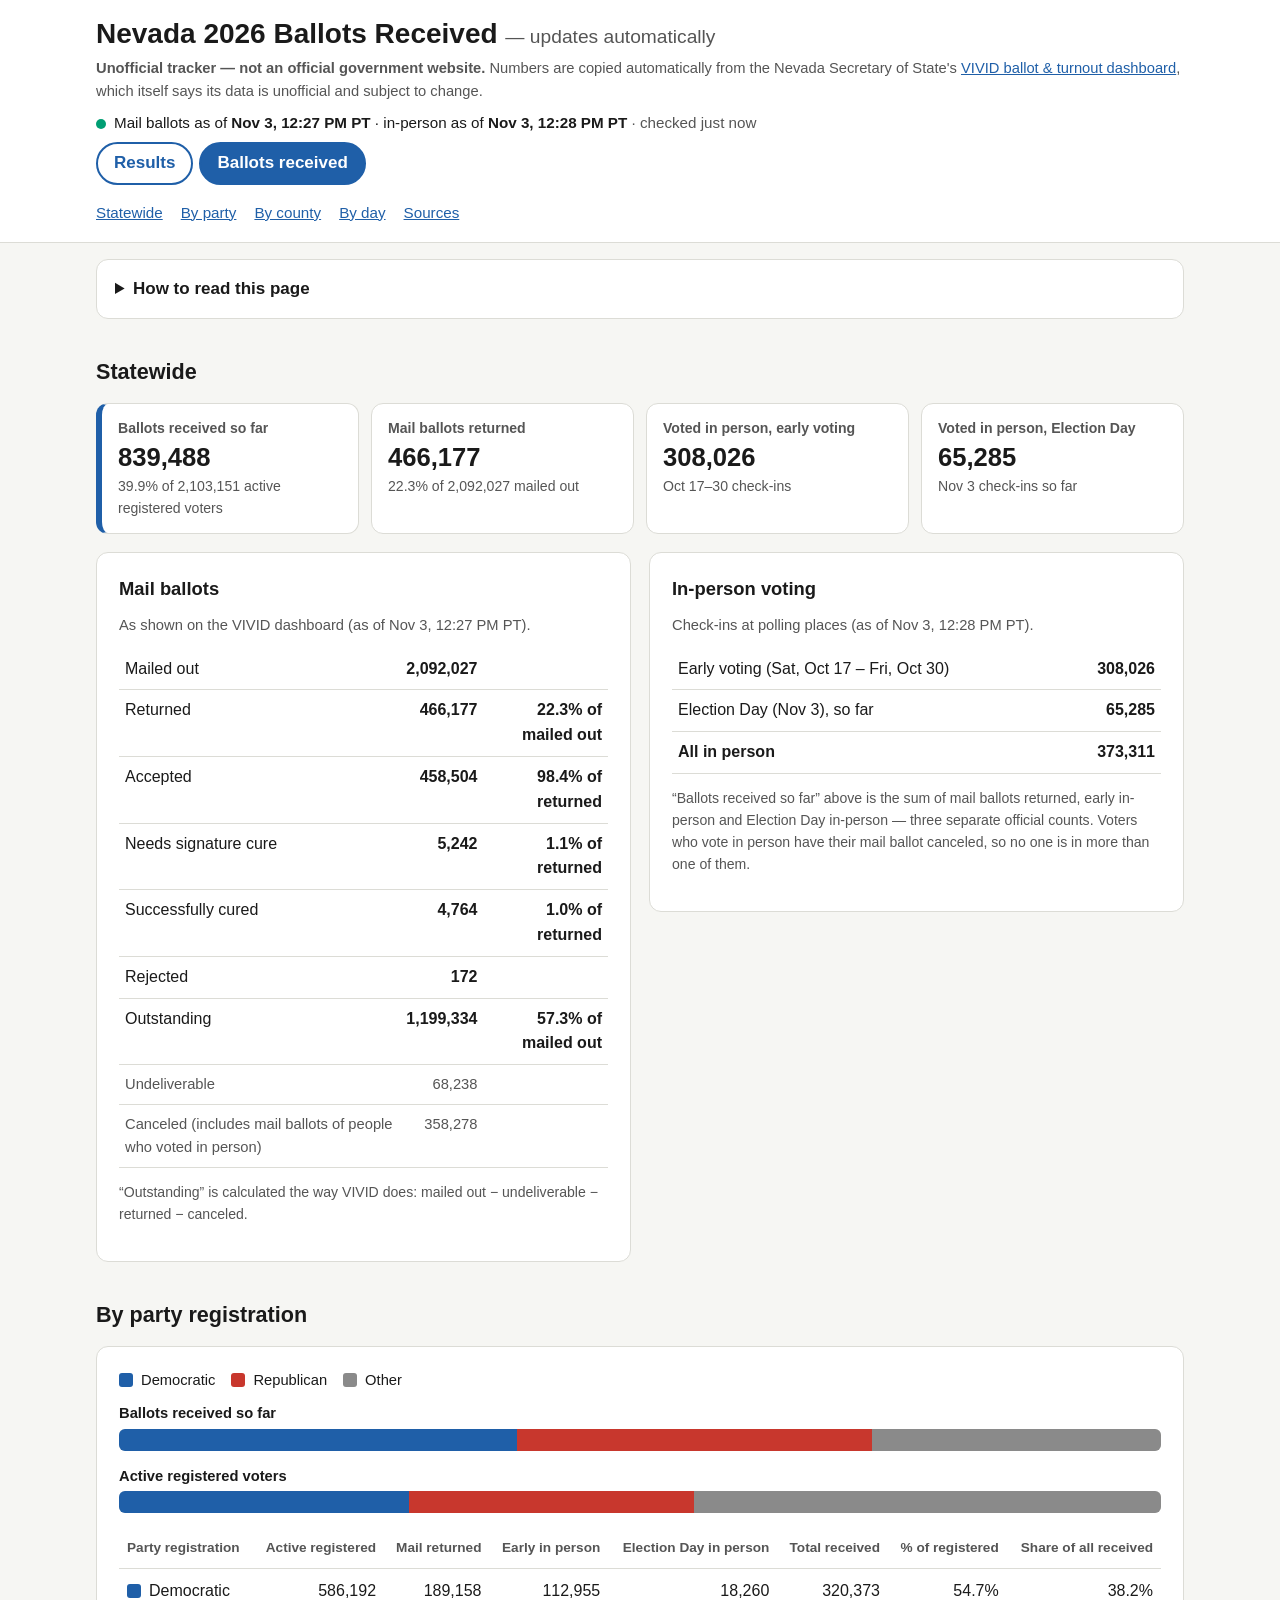
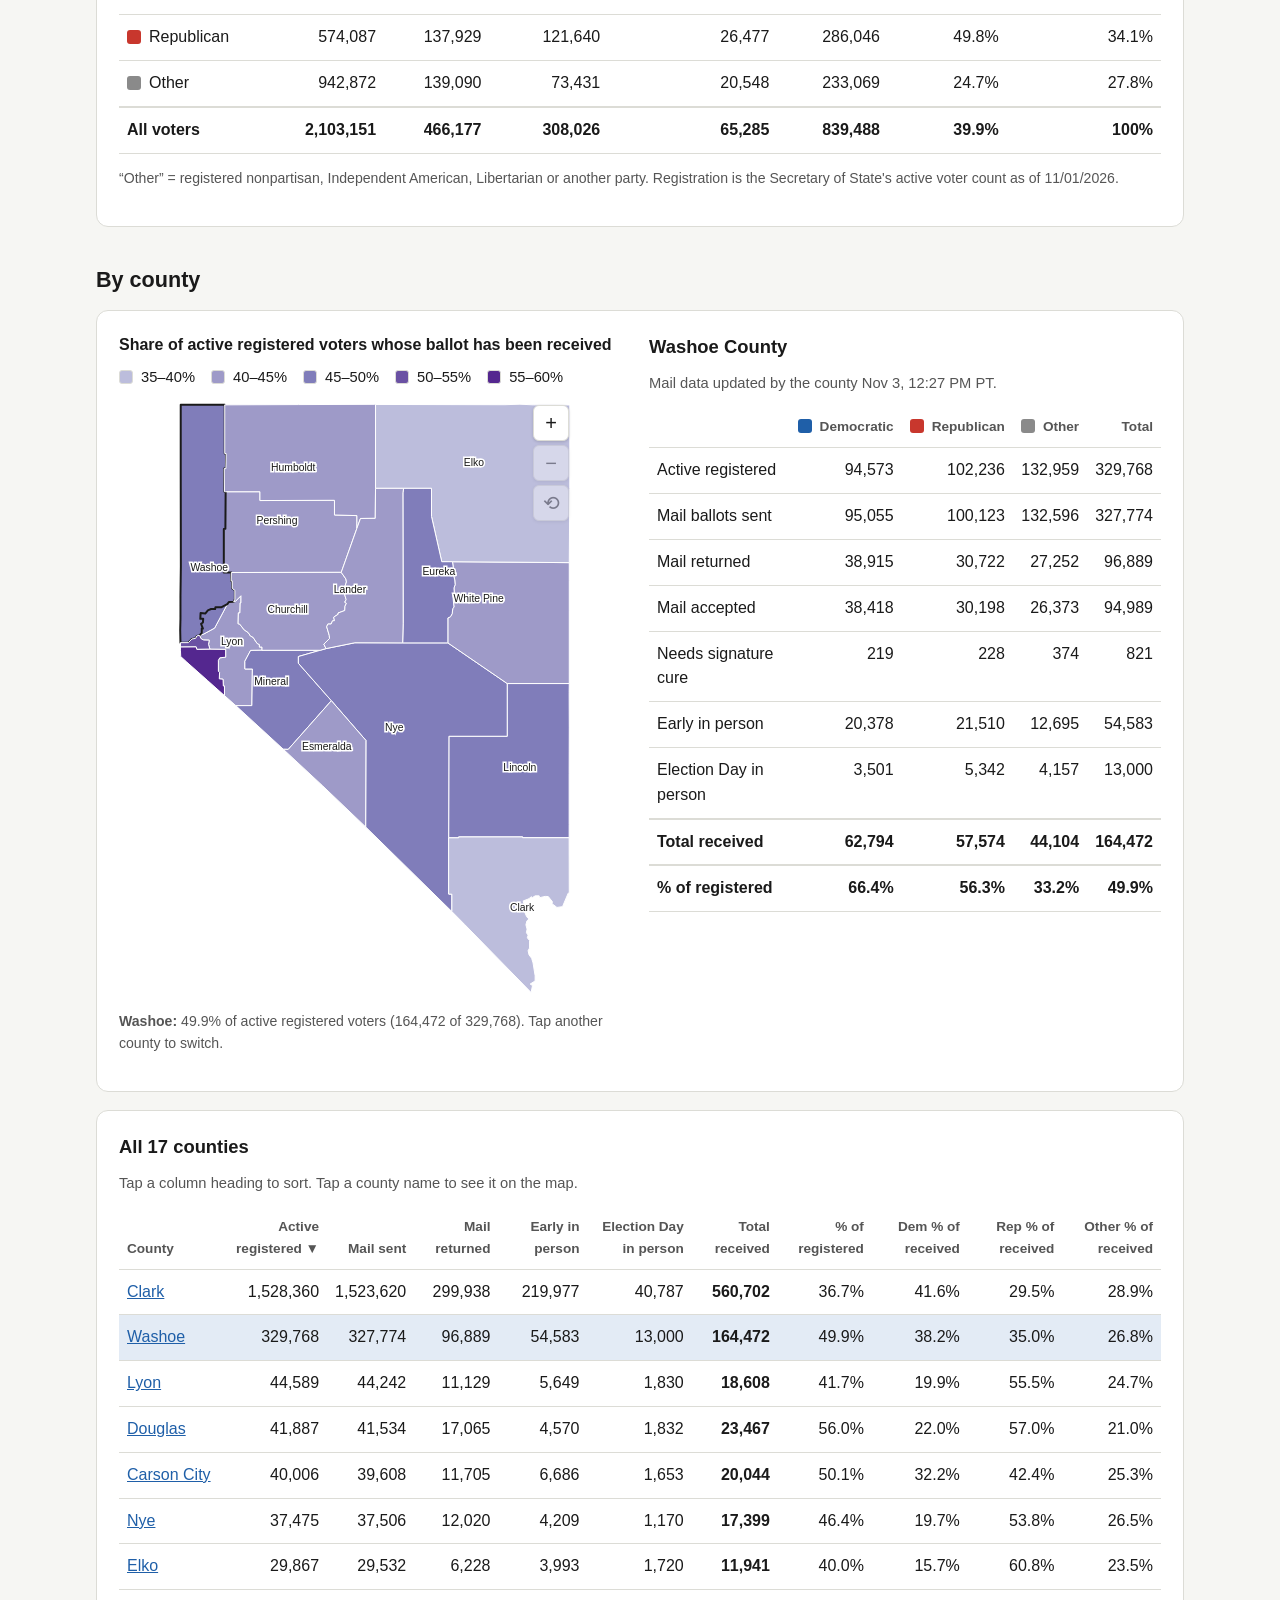
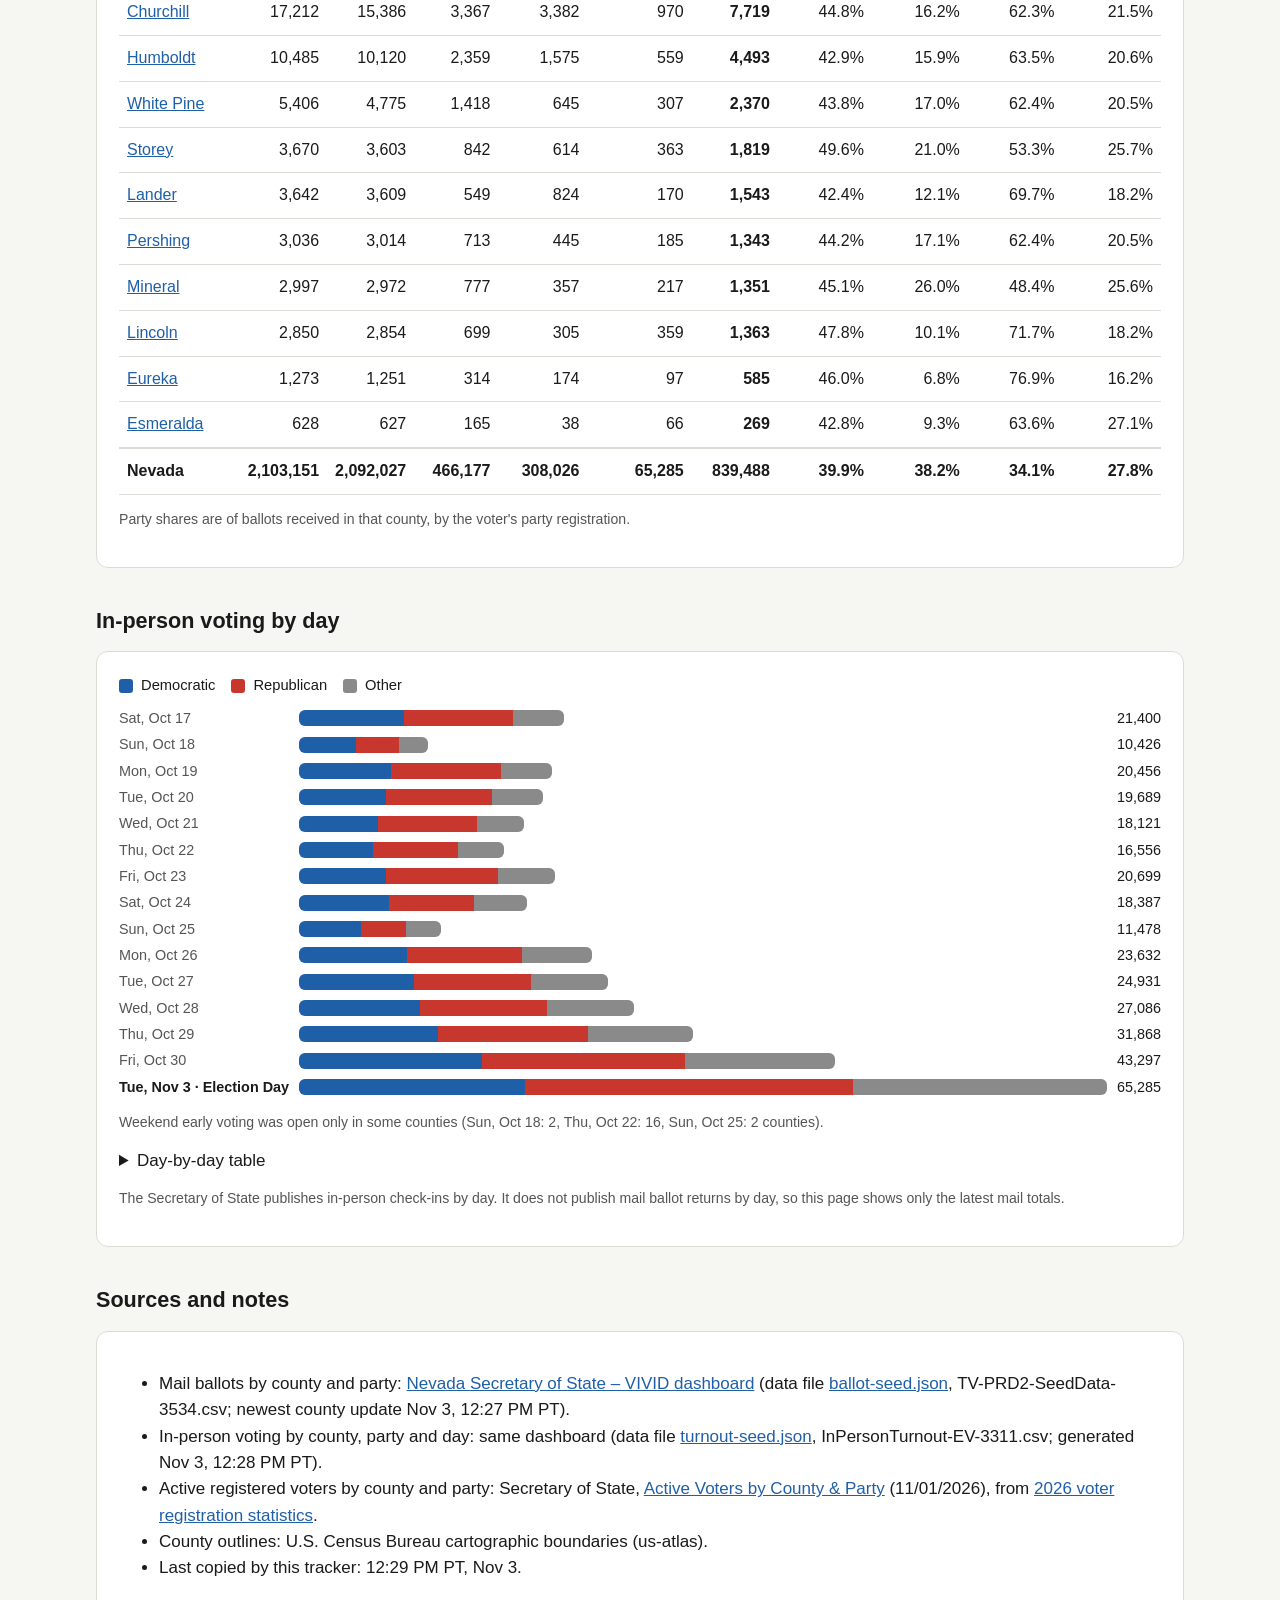
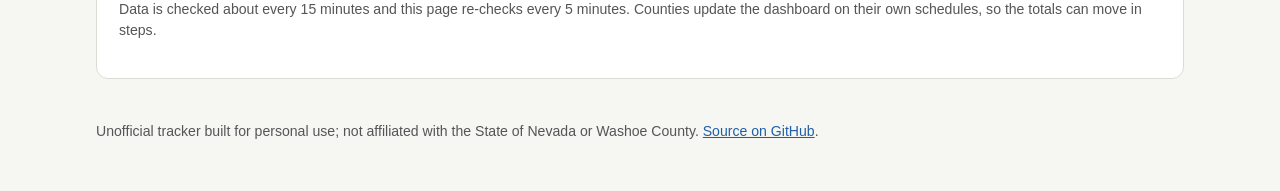
==== ballots.html @ 9a2074b2 "Remove 'All statewide races at a glance' list; add Ballots received page (ballots.html) from SOS VIV" ====
<!doctype html>
<html lang="en">
<head>
<meta charset="utf-8">
<meta name="viewport" content="width=device-width, initial-scale=1">
<title>Nevada 2026 — Ballots received by party and county (unofficial)</title>
<meta name="description" content="Unofficial, independent view of how many Nevada ballots have been received for the Nov 3, 2026 general election, by party, county and voting method, copied from the Nevada Secretary of State's VIVID dashboard. Updates automatically.">
<meta name="color-scheme" content="light dark">
<link rel="stylesheet" href="style.css?v=ballots1">
<link rel="icon" href="data:image/svg+xml,%3Csvg xmlns=%22http://www.w3.org/2000/svg%22 viewBox=%220 0 16 16%22%3E%3Crect width=%2216%22 height=%2216%22 rx=%223%22 fill=%22%231f5fa8%22/%3E%3C/svg%3E">
</head>
<body>
<a class="skip" href="#summary">Skip to ballot numbers</a>
<header class="top">
  <div class="wrap">
    <h1>Nevada 2026 Ballots Received <span class="h1sub">— updates automatically</span></h1>
    <p class="disclaimer"><strong>Unofficial tracker — not an official government website.</strong> Numbers are copied automatically from the
      Nevada Secretary of State's <a href="https://www.nvsos.gov/vivid/" rel="noopener">VIVID ballot &amp; turnout dashboard</a>, which itself says its data is unofficial and subject to change.</p>
    <p id="status" class="status" role="status" aria-live="polite">Loading ballot numbers…</p>
    <nav class="pages" aria-label="Site pages"><a href="./">Results</a><a href="ballots.html" aria-current="page">Ballots received</a></nav>
    <nav class="toc" aria-label="Jump to section">
      <a href="#summary">Statewide</a><a href="#party">By party</a><a href="#county">By county</a><a href="#daily">By day</a><a href="#bsources">Sources</a>
    </nav>
  </div>
</header>
<main class="wrap">
  <details class="howto">
    <summary>How to read this page</summary>
    <ul>
      <li>Nevada mails a ballot to every active registered voter. Voters can mail it back or drop it off, vote in person during early voting (Oct 17–30), or vote in person on Election Day (Nov 3).</li>
      <li><strong>Mail ballots returned</strong> counts mail ballots counties have received back. <strong>In person</strong> counts people who checked in to vote at a polling place. When someone votes in person, their mail ballot is canceled, so the same voter is not counted twice.</li>
      <li><strong>Party</strong> is the voter's party registration, not how they voted. “Other” is everyone not registered as a Democrat or Republican (nonpartisan, Independent American, Libertarian and smaller parties), grouped the same way the Secretary of State does.</li>
      <li><strong>% of registered</strong> compares ballots received with the Secretary of State's count of active registered voters (Nov 1, 2026 report).</li>
      <li>Mail ballots postmarked by Nov 3 count if they arrive by Nov 7, so the mail numbers keep growing after Election Day. This page never estimates or projects anything. All times are Pacific Time (PT).</li>
    </ul>
  </details>

  <section id="summary" aria-labelledby="h-summary">
    <h2 id="h-summary">Statewide</h2>
    <div id="sumCards" class="stats"></div>
    <div class="grid2 bgrid">
      <div class="card" id="mailCard"></div>
      <div class="card" id="inpCard"></div>
    </div>
  </section>

  <section id="party" aria-labelledby="h-party">
    <h2 id="h-party">By party registration</h2>
    <div class="card">
      <div id="partyBars"></div>
      <div class="scroll" id="partyTable" tabindex="0"></div>
    </div>
  </section>

  <section id="county" aria-labelledby="h-county">
    <h2 id="h-county">By county</h2>
    <div class="card">
      <div class="grid2 bgrid">
        <div class="mapcard">
          <h4>Share of active registered voters whose ballot has been received</h4>
          <div id="legend" class="legend" aria-label="Map legend"></div>
          <div id="map"></div>
          <p class="note" id="mapNote"></p>
        </div>
        <div id="countyDetail"></div>
      </div>
    </div>
    <div class="card">
      <h3>All 17 counties</h3>
      <p class="meta">Tap a column heading to sort. Tap a county name to see it on the map.</p>
      <div class="scroll" id="countyTable" tabindex="0"></div>
    </div>
  </section>

  <section id="daily" aria-labelledby="h-daily">
    <h2 id="h-daily">In-person voting by day</h2>
    <div class="card">
      <div id="dailyChart"></div>
      <details><summary>Day-by-day table</summary><div class="scroll" id="dailyTable" tabindex="0"></div></details>
      <p class="note">The Secretary of State publishes in-person check-ins by day. It does not publish mail ballot returns by day, so this page shows only the latest mail totals.</p>
    </div>
  </section>

  <section id="bsources" aria-labelledby="h-bsources">
    <h2 id="h-bsources">Sources and notes</h2>
    <div class="card">
      <ul id="srcList"><li>Loading…</li></ul>
      <p class="note">Data is checked about every 15 minutes and this page re-checks every 5 minutes. Counties update the dashboard on their own schedules, so the totals can move in steps.</p>
    </div>
  </section>
</main>
<footer class="wrap foot">Unofficial tracker built for personal use; not affiliated with the State of Nevada or Washoe County. <a href="https://github.com/danieltheprompter/nv-election-2026">Source on GitHub</a>.</footer>
<script src="zoom.js?v=ballots1"></script>
<script src="ballots.js?v=ballots1"></script>
</body>
</html>
---- style.css ----
/* Mobile-first. Colors: Okabe-Ito / PuOr based, chosen to stay distinguishable with common color-vision deficiencies. */
:root{--road:#8b8b86;--fw:#8a7b66;--water:#3d86d1;--nb:#1d2633;--halo:#fff;--bg:#f6f6f3;--card:#fff;--ink:#1a1a1a;--mut:#555;--line:#dcdcd6;--acc:#1f5fa8;--acc-ink:#fff;--nores:#e4e4df;--focus:#b35c00;--warn:#8a5a00}
@media (prefers-color-scheme:dark){:root{--road:#8e8e96;--fw:#b0a38c;--water:#5ea6ee;--nb:#f4f6fa;--halo:#121214;--bg:#121214;--card:#1d1d20;--ink:#f0f0f0;--mut:#b8b8b8;--line:#3a3a40;--acc:#8ab8f0;--acc-ink:#0b1a2b;--nores:#34343a;--focus:#ffb454;--warn:#f0c060}}
*{box-sizing:border-box}
html{-webkit-text-size-adjust:100%}
body{margin:0;font:17px/1.55 -apple-system,BlinkMacSystemFont,"Segoe UI",Roboto,Helvetica,Arial,sans-serif;background:var(--bg);color:var(--ink)}
a{color:var(--acc)}
:focus-visible{outline:3px solid var(--focus);outline-offset:2px}
.skip{position:absolute;left:-999px;top:0;background:var(--card);padding:8px 12px;z-index:10}
.skip:focus{left:8px}
.wrap{max-width:1120px;margin:0 auto;padding:0 16px}
.top{background:var(--card);border-bottom:1px solid var(--line);padding:16px 0 8px}
h1{font-size:1.5rem;line-height:1.25;margin:0 0 6px}
.h1sub{font-weight:500;color:var(--mut);font-size:1.05rem;display:block}
h2{font-size:1.35rem;margin:36px 0 14px}
h3{font-size:1.15rem;margin:0 0 10px}
h4{font-size:1rem;margin:0 0 8px}
.disclaimer{margin:0 0 8px;font-size:.92rem;color:var(--mut)}
.status{margin:0 0 8px;font-size:.95rem}
.status .dot{display:inline-block;width:10px;height:10px;border-radius:50%;background:#888;margin-right:8px;vertical-align:middle}
.status.ok .dot{background:#009e73}.status.err .dot{background:#e69f00}
.status .ago{color:var(--mut);white-space:nowrap}
.toc{display:flex;gap:6px 18px;overflow-x:auto;font-size:.95rem;padding:4px 0;white-space:nowrap}
.toc a{padding:6px 0}
.banner{border-radius:12px;padding:18px 20px;margin:20px 0 0;border:1px solid var(--line);background:var(--card);font-size:1.05rem}
.banner .big{display:block;font-size:1.25rem;font-weight:700;margin-bottom:4px}
.banner.pre{border-left:6px solid var(--acc)}
.banner.live{border-left:6px solid #e69f00}
.progress{height:10px;background:var(--nores);border-radius:5px;overflow:hidden;margin:10px 0 4px;max-width:420px}
.progress>i{display:block;height:100%;background:var(--acc)}
.howto{margin:16px 0 0;background:var(--card);border:1px solid var(--line);border-radius:12px;padding:12px 18px}
.howto summary,details.card summary{cursor:pointer;font-weight:600;padding:4px 0}
.howto ul{margin:8px 0 4px;padding-left:20px}.howto li{margin:6px 0}
.card{background:var(--card);border:1px solid var(--line);border-radius:12px;padding:18px;margin:0 0 18px}
.grid2{display:grid;grid-template-columns:1fr;gap:18px;align-items:start}
.grid2>.card{margin:0}
#renoOther,#localRaces{margin-bottom:18px}
.groups{display:flex;flex-wrap:wrap;gap:8px;margin:0 0 12px}
.groups button{font:inherit;font-weight:600;border:2px solid var(--acc);background:var(--card);color:var(--acc);border-radius:999px;padding:8px 18px;min-height:44px;cursor:pointer}
.groups button[aria-pressed=true]{background:var(--acc);color:var(--acc-ink)}
.racecards{display:grid;grid-template-columns:repeat(auto-fill,minmax(160px,1fr));gap:10px;margin:0 0 16px}
.racecards button{font:inherit;text-align:left;border:1px solid var(--line);background:var(--card);color:var(--ink);border-radius:12px;padding:12px 14px;cursor:pointer;min-height:44px}
.racecards button[aria-pressed=true]{border:2px solid var(--acc);padding:11px 13px;box-shadow:0 0 0 2px color-mix(in srgb,var(--acc) 25%,transparent)}
.racecards .t{display:block;font-weight:700}
.racecards .d{display:block;font-size:.86rem;color:var(--mut);margin-top:2px}
.racecards .s{display:block;font-size:.86rem;margin-top:6px}
.detail h3{font-size:1.3rem;margin-bottom:4px}
table{border-collapse:collapse;width:100%;font-size:1rem}
th,td{text-align:left;padding:10px 8px;border-bottom:1px solid var(--line);vertical-align:top}
th{font-weight:600;color:var(--mut);font-size:.85rem}
td.num,th.num{text-align:right;font-variant-numeric:tabular-nums;white-space:nowrap}
tr.lead td{font-weight:700}
.party{display:block;font-size:.85rem;color:var(--mut);font-weight:400}
.scroll{overflow-x:auto}
.sw{display:inline-block;width:14px;height:14px;border-radius:3px;margin-right:8px;vertical-align:-2px;flex:none}
.bar{height:10px;background:var(--nores);border-radius:5px;margin-top:6px;overflow:hidden}
.bar>i{display:block;height:100%}
.meta{font-size:.92rem;color:var(--mut);margin:4px 0 12px}
.q{font-size:.95rem;color:var(--mut);margin:0 0 12px}
.q summary{cursor:pointer;color:var(--acc)}
.note{font-size:.88rem;color:var(--mut)}
.legend{display:flex;flex-wrap:wrap;gap:6px 16px;font-size:.92rem;margin-bottom:10px}
.legend>span{display:inline-flex;align-items:center}
#map svg,#wardMap svg,#precinctMap svg{width:100%;height:auto;display:block;margin:0 auto}
.zwrap{position:relative;max-width:400px;margin:0 auto;border-radius:8px;overflow:hidden;touch-action:pan-x pan-y;outline-offset:2px}
.zwrap-wardMap{max-width:360px}.zwrap-precinctMap{max-width:520px}
.zwrap.zoomed{touch-action:none;cursor:grab;box-shadow:inset 0 0 0 1px var(--line)}
.zwrap.dragging{cursor:grabbing}
.zwrap.dragging path{cursor:grabbing}
.zwrap path{vector-effect:non-scaling-stroke}
.zwrap:focus-visible{outline:3px solid var(--acc)}
.zctl{position:absolute;top:6px;right:6px;display:flex;flex-direction:column;gap:4px;z-index:2}
.zctl button{width:36px;height:36px;padding:0;font-size:20px;line-height:1;border-radius:6px;border:1px solid var(--line);background:var(--card);color:var(--ink);cursor:pointer;box-shadow:0 1px 3px rgba(0,0,0,.15)}
.zctl button:disabled{opacity:.4;cursor:default}
.zctl button:focus-visible{outline:3px solid var(--acc);outline-offset:1px}
.zhint{position:absolute;left:50%;top:50%;transform:translate(-50%,-50%);background:rgba(20,20,20,.78);color:#fff;padding:8px 12px;border-radius:6px;font-size:.9rem;pointer-events:none;opacity:0;transition:opacity .2s;white-space:nowrap;z-index:3}
.zhint.on{opacity:1}
.zinfo{text-align:center;min-height:1.3em;margin:6px 0 0}
.zinfo:empty::before{content:"Tap or hover a shape for details. Pinch or use + / \2212 to zoom.";opacity:.8}
#precinctMap path.pc:hover{stroke:var(--ink);stroke-width:1.2}
#precinctDetails{margin-top:10px}#precinctDetails summary{cursor:pointer;min-height:44px;display:flex;align-items:center}
#map path{cursor:pointer}
#map path:hover,#map path.sel{stroke:var(--ink);stroke-width:2}
.maplabel{font-size:8px;fill:var(--ink);pointer-events:none;paint-order:stroke;stroke:var(--card);stroke-width:2.5px}
.feature h3{font-size:1.3rem}
.pill{display:inline-block;font-size:.78rem;padding:2px 9px;border-radius:999px;border:1px solid var(--line);color:var(--mut);margin-left:8px;vertical-align:middle;font-weight:500}
.foot{font-size:.88rem;color:var(--mut);padding:24px 16px 48px}
@media (min-width:761px){
  .top{position:sticky;top:0;z-index:5}
  section{scroll-margin-top:170px}
  h1{font-size:1.75rem}.h1sub{display:inline;font-size:1.2rem}
  .grid2{grid-template-columns:1fr 1fr}
  .card{padding:22px}
}
@media (prefers-reduced-motion:no-preference){.bar>i,.progress>i{transition:width .4s}}
.sr{position:absolute;width:1px;height:1px;overflow:hidden;clip:rect(0 0 0 0)}
.racecards button{display:flex;flex-direction:column;justify-content:flex-start}

/* map context layers (roads, water, place names) */
.ctx path{vector-effect:non-scaling-stroke;stroke-linejoin:round;stroke-linecap:round}
.ctx .cwater{fill:var(--water);fill-opacity:.4;stroke:none}
.ctx .criver{stroke:var(--water);stroke-opacity:.8;stroke-width:2px}
.ctx .cart{stroke:var(--road);stroke-opacity:.38;stroke-width:.8px}
.ctx .cfw{stroke:var(--fw);stroke-opacity:.7;stroke-width:2.2px}
.ctxl{pointer-events:none;paint-order:stroke;stroke:var(--card);stroke-width:2.2px;stroke-linejoin:round;stroke-opacity:.85}
.ctxl.plab{fill:var(--nb);font-weight:700;letter-spacing:.07em;text-transform:uppercase;stroke:var(--halo);stroke-width:3px;stroke-opacity:.95}
.ctxl.rlab{fill:var(--mut);font-weight:500;fill-opacity:.9}
.ctxl.rlab.fw{fill:var(--fw);font-weight:700;filter:brightness(.8)}
.ctxl.pnum{fill:var(--ink);fill-opacity:.75;font-variant-numeric:tabular-nums;stroke-width:1.8px;stroke-opacity:.7}
@media (prefers-color-scheme:dark){.ctxl.rlab.fw{filter:none}}

/* page switcher (Results | Ballots received) */
.pages{display:flex;gap:6px;margin:4px 0 6px;flex-wrap:wrap}
.pages a{display:inline-flex;align-items:center;min-height:40px;padding:6px 16px;border:2px solid var(--acc);border-radius:999px;font-weight:600;text-decoration:none;color:var(--acc);background:var(--card)}
.pages a[aria-current=page]{background:var(--acc);color:var(--acc-ink)}
/* ballots page */
.stats{display:grid;grid-template-columns:repeat(auto-fit,minmax(200px,1fr));gap:12px;margin:0 0 18px}
.stat{background:var(--card);border:1px solid var(--line);border-radius:12px;padding:14px 16px}
.stat .k{display:block;font-size:.88rem;color:var(--mut);font-weight:600}
.stat .v{display:block;font-size:1.6rem;font-weight:700;font-variant-numeric:tabular-nums;line-height:1.25;margin:2px 0}
.stat .x{display:block;font-size:.88rem;color:var(--mut)}
.stat.main{border-left:6px solid var(--acc)}
.kv{width:100%}.kv td{padding:8px 6px}.kv td.num{font-weight:600}
.kv .sub td{color:var(--mut);font-size:.92rem;font-weight:400}
.pbar{display:flex;height:22px;border-radius:6px;overflow:hidden;margin:4px 0 14px;background:var(--nores)}
.pbar>i{display:block;height:100%}
.pbrow{margin:0 0 4px;font-size:.92rem}
th.sortable{cursor:pointer;user-select:none;white-space:nowrap}
th.sortable button{font:inherit;color:inherit;background:none;border:0;padding:0;cursor:pointer;text-align:inherit}
th.sortable[aria-sort=ascending] button::after{content:" \25B2"}th.sortable[aria-sort=descending] button::after{content:" \25BC"}
td button.cty{font:inherit;color:var(--acc);background:none;border:0;padding:0;cursor:pointer;text-decoration:underline;text-align:left}
tr.sel td{background:color-mix(in srgb,var(--acc) 12%,transparent)}
tfoot td{font-weight:700;border-top:2px solid var(--line)}
.days{display:grid;grid-template-columns:auto 1fr auto;gap:4px 10px;align-items:center;font-size:.9rem;font-variant-numeric:tabular-nums}
.days .lab{white-space:nowrap;color:var(--mut)}.days .tot{text-align:right}
.days .pbar{margin:0;height:16px}
.days .ed{font-weight:700;color:var(--ink)}
.bgrid>*{min-width:0}
.kv td:last-child{white-space:normal}
td button.cty{white-space:nowrap}
#countyTable th{white-space:normal;vertical-align:bottom}
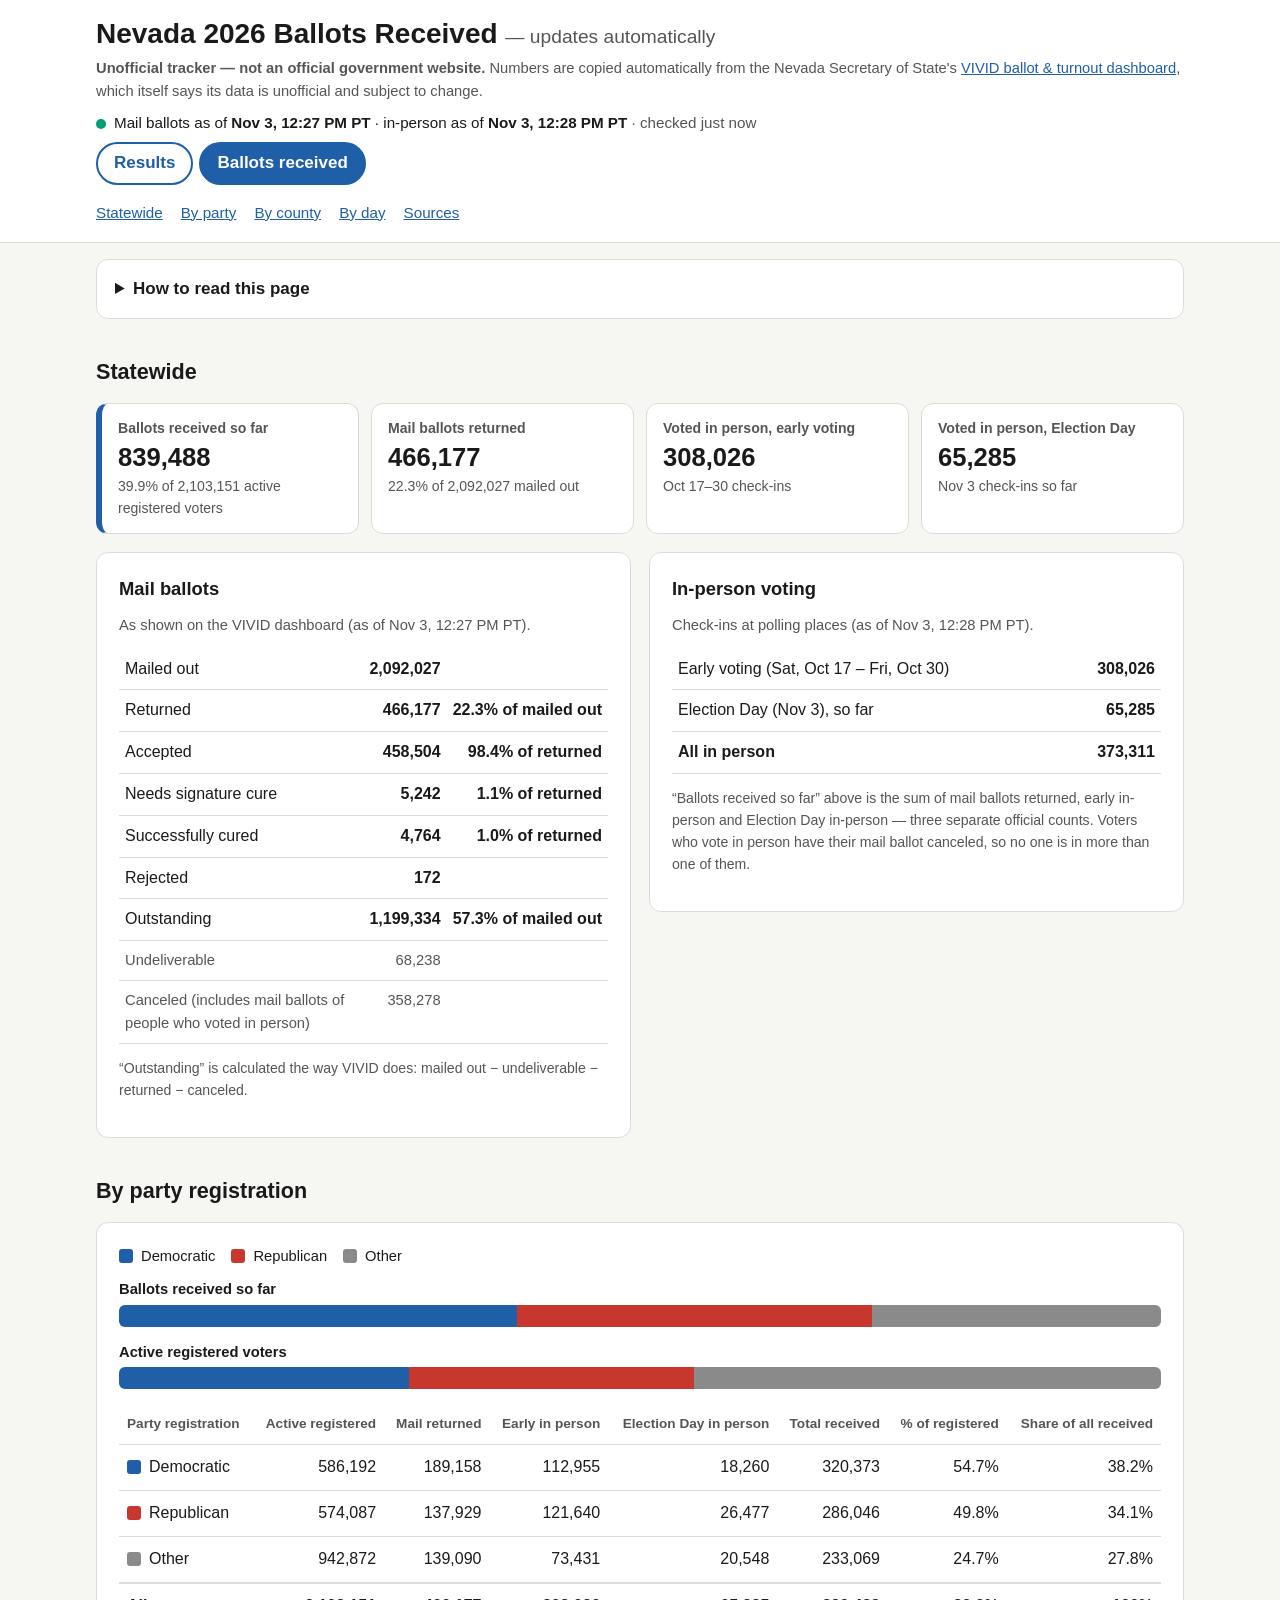
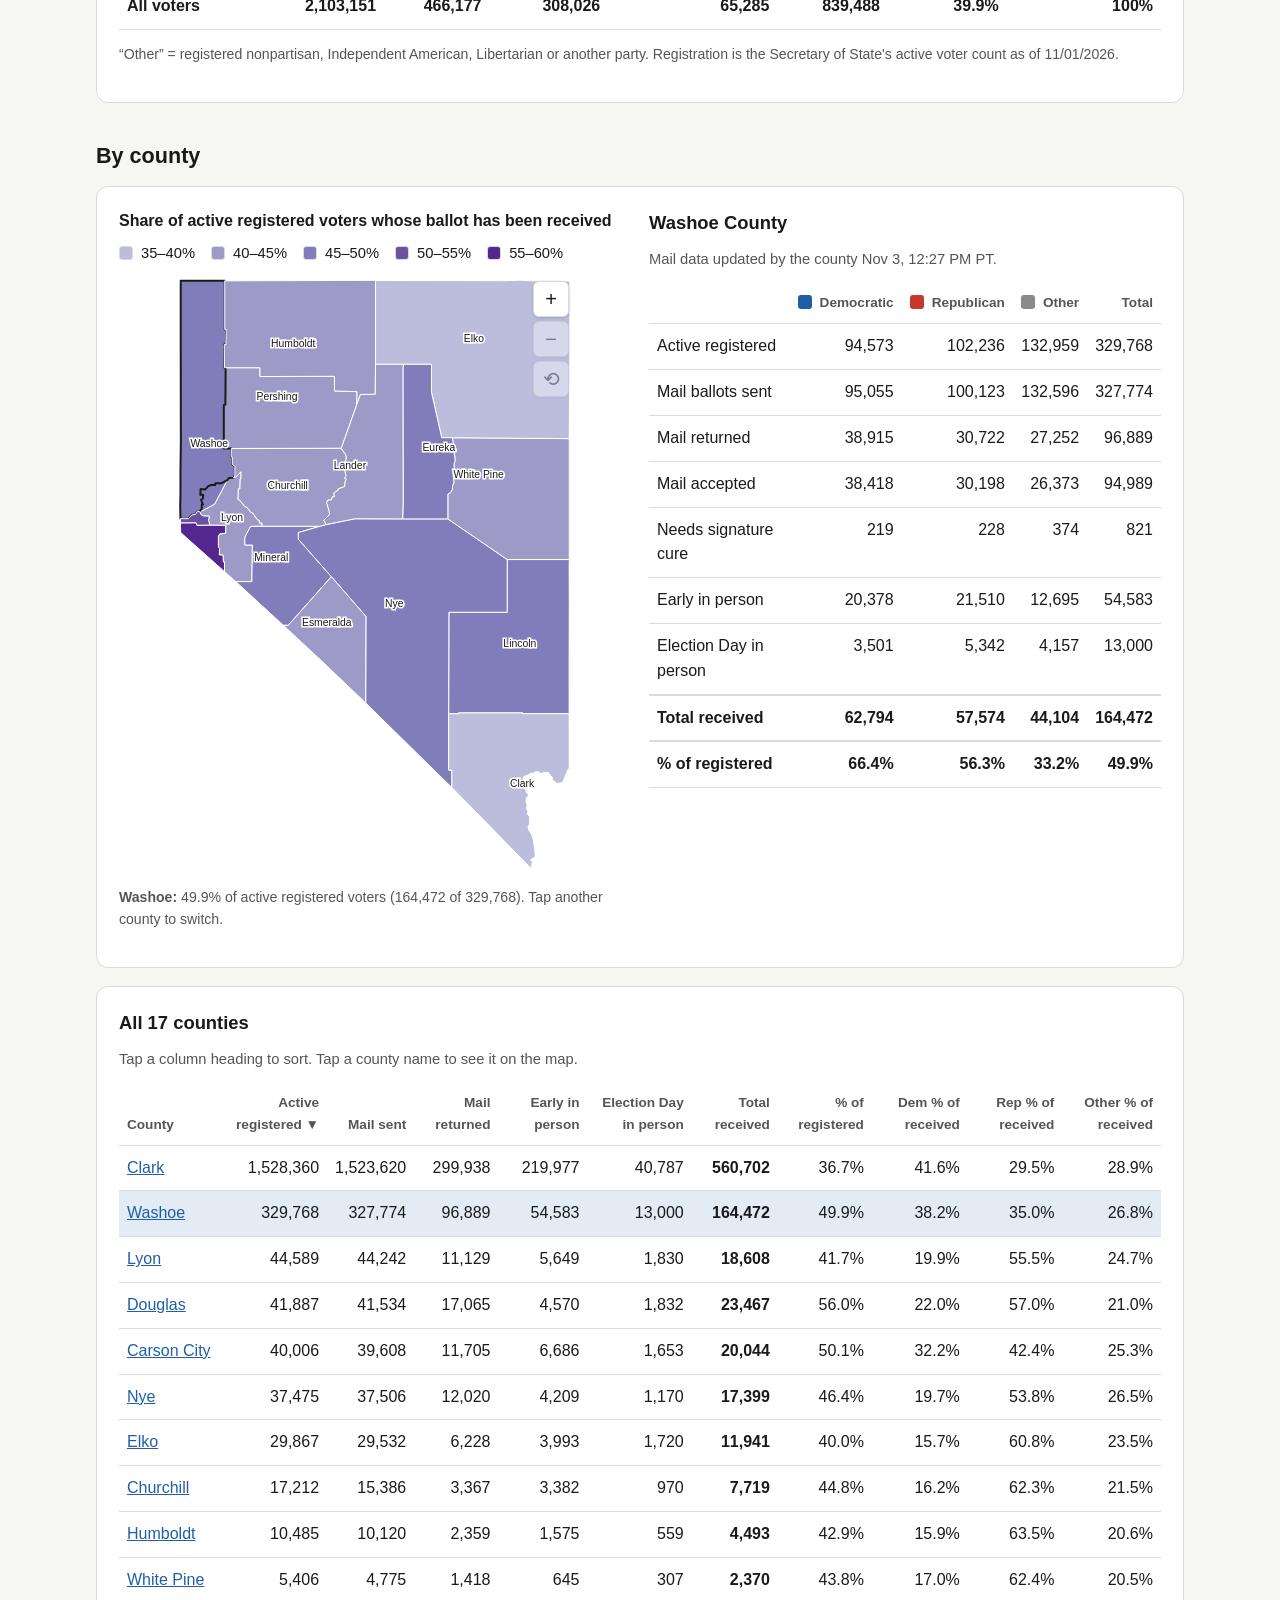
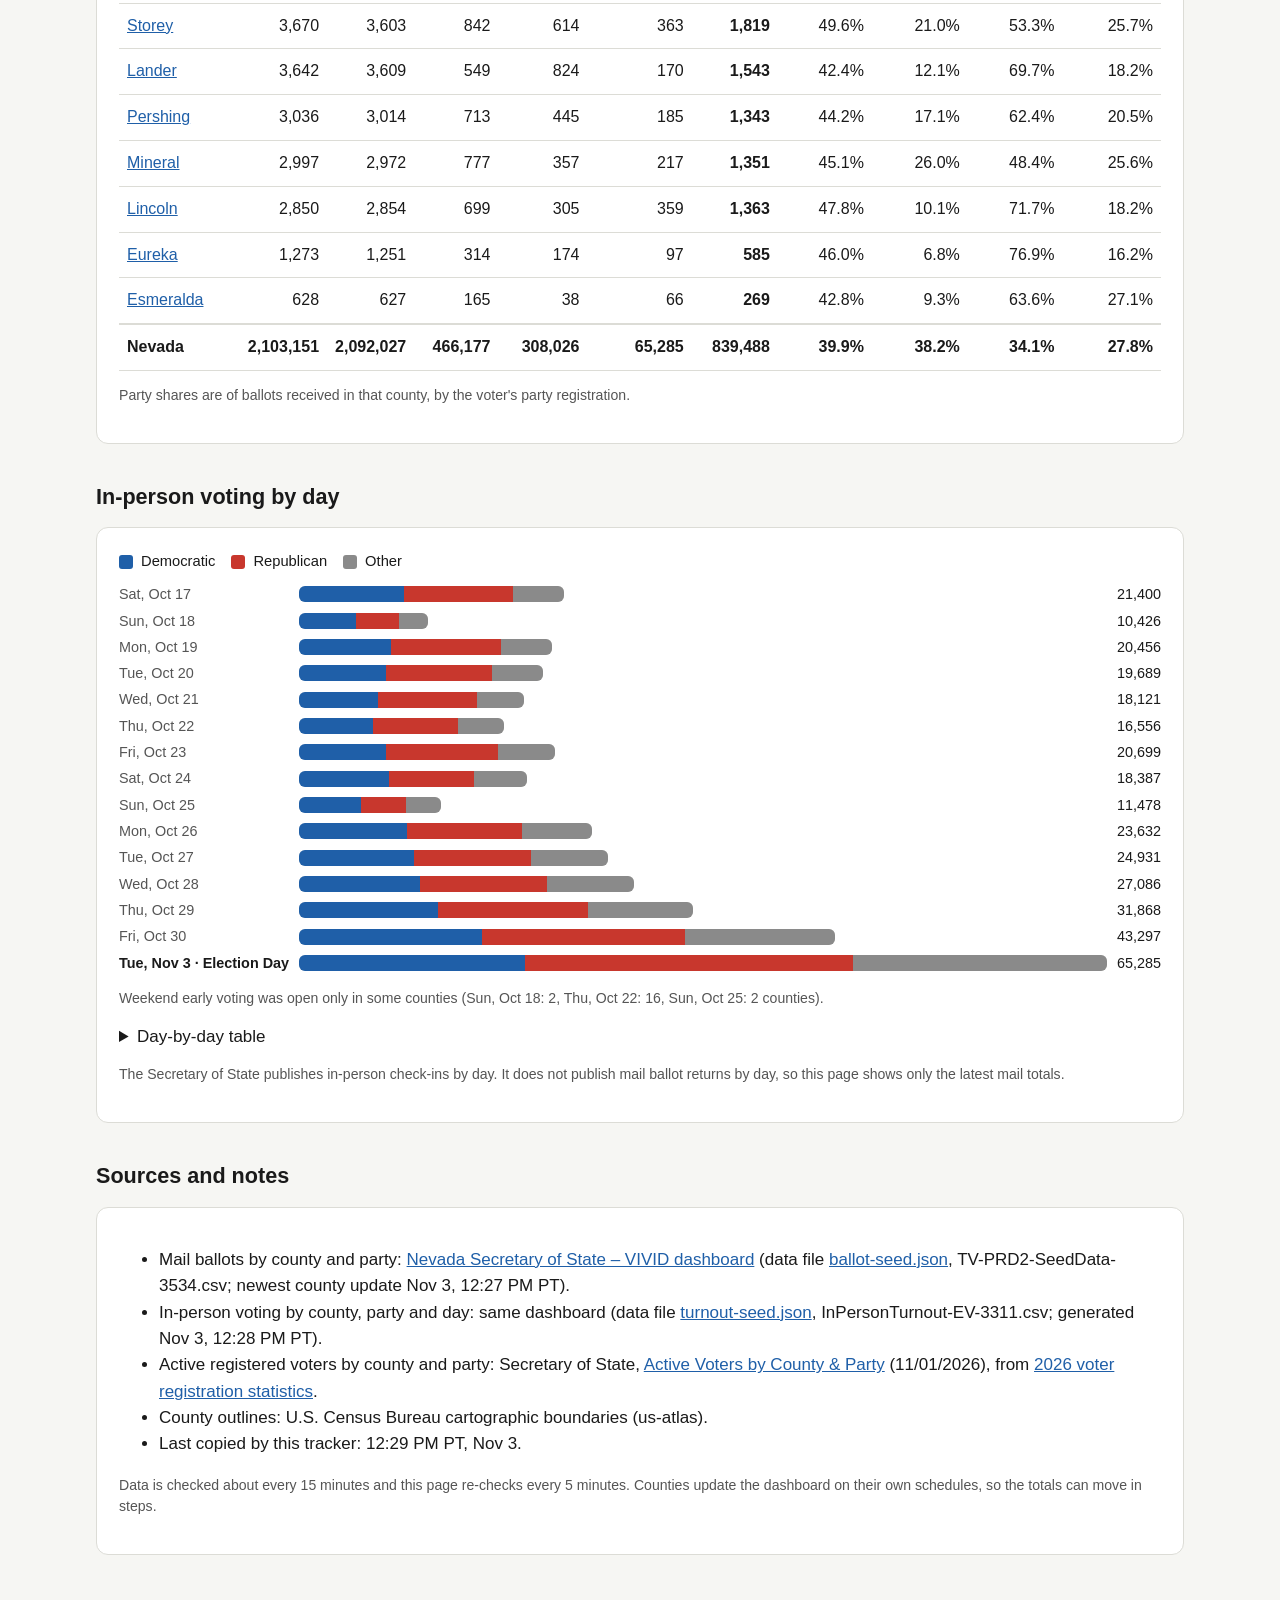
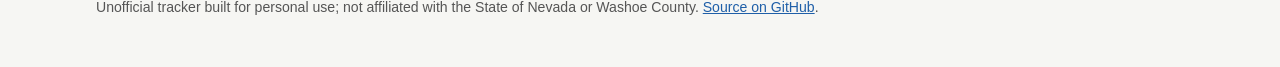
==== commit 76463d94: "Ballots page: keep mail-table percentages on one line on desktop" ====
--- a/ballots.html
+++ b/ballots.html
@@ -6,7 +6,7 @@
 <title>Nevada 2026 — Ballots received by party and county (unofficial)</title>
 <meta name="description" content="Unofficial, independent view of how many Nevada ballots have been received for the Nov 3, 2026 general election, by party, county and voting method, copied from the Nevada Secretary of State's VIVID dashboard. Updates automatically.">
 <meta name="color-scheme" content="light dark">
-<link rel="stylesheet" href="style.css?v=ballots1">
+<link rel="stylesheet" href="style.css?v=ballots2">
 <link rel="icon" href="data:image/svg+xml,%3Csvg xmlns=%22http://www.w3.org/2000/svg%22 viewBox=%220 0 16 16%22%3E%3Crect width=%2216%22 height=%2216%22 rx=%223%22 fill=%22%231f5fa8%22/%3E%3C/svg%3E">
 </head>
 <body>
--- a/style.css
+++ b/style.css
@@ -136,6 +136,6 @@
 .days .pbar{margin:0;height:16px}
 .days .ed{font-weight:700;color:var(--ink)}
 .bgrid>*{min-width:0}
-.kv td:last-child{white-space:normal}
+@media (max-width:600px){.kv td:last-child{white-space:normal}}
 td button.cty{white-space:nowrap}
 #countyTable th{white-space:normal;vertical-align:bottom}
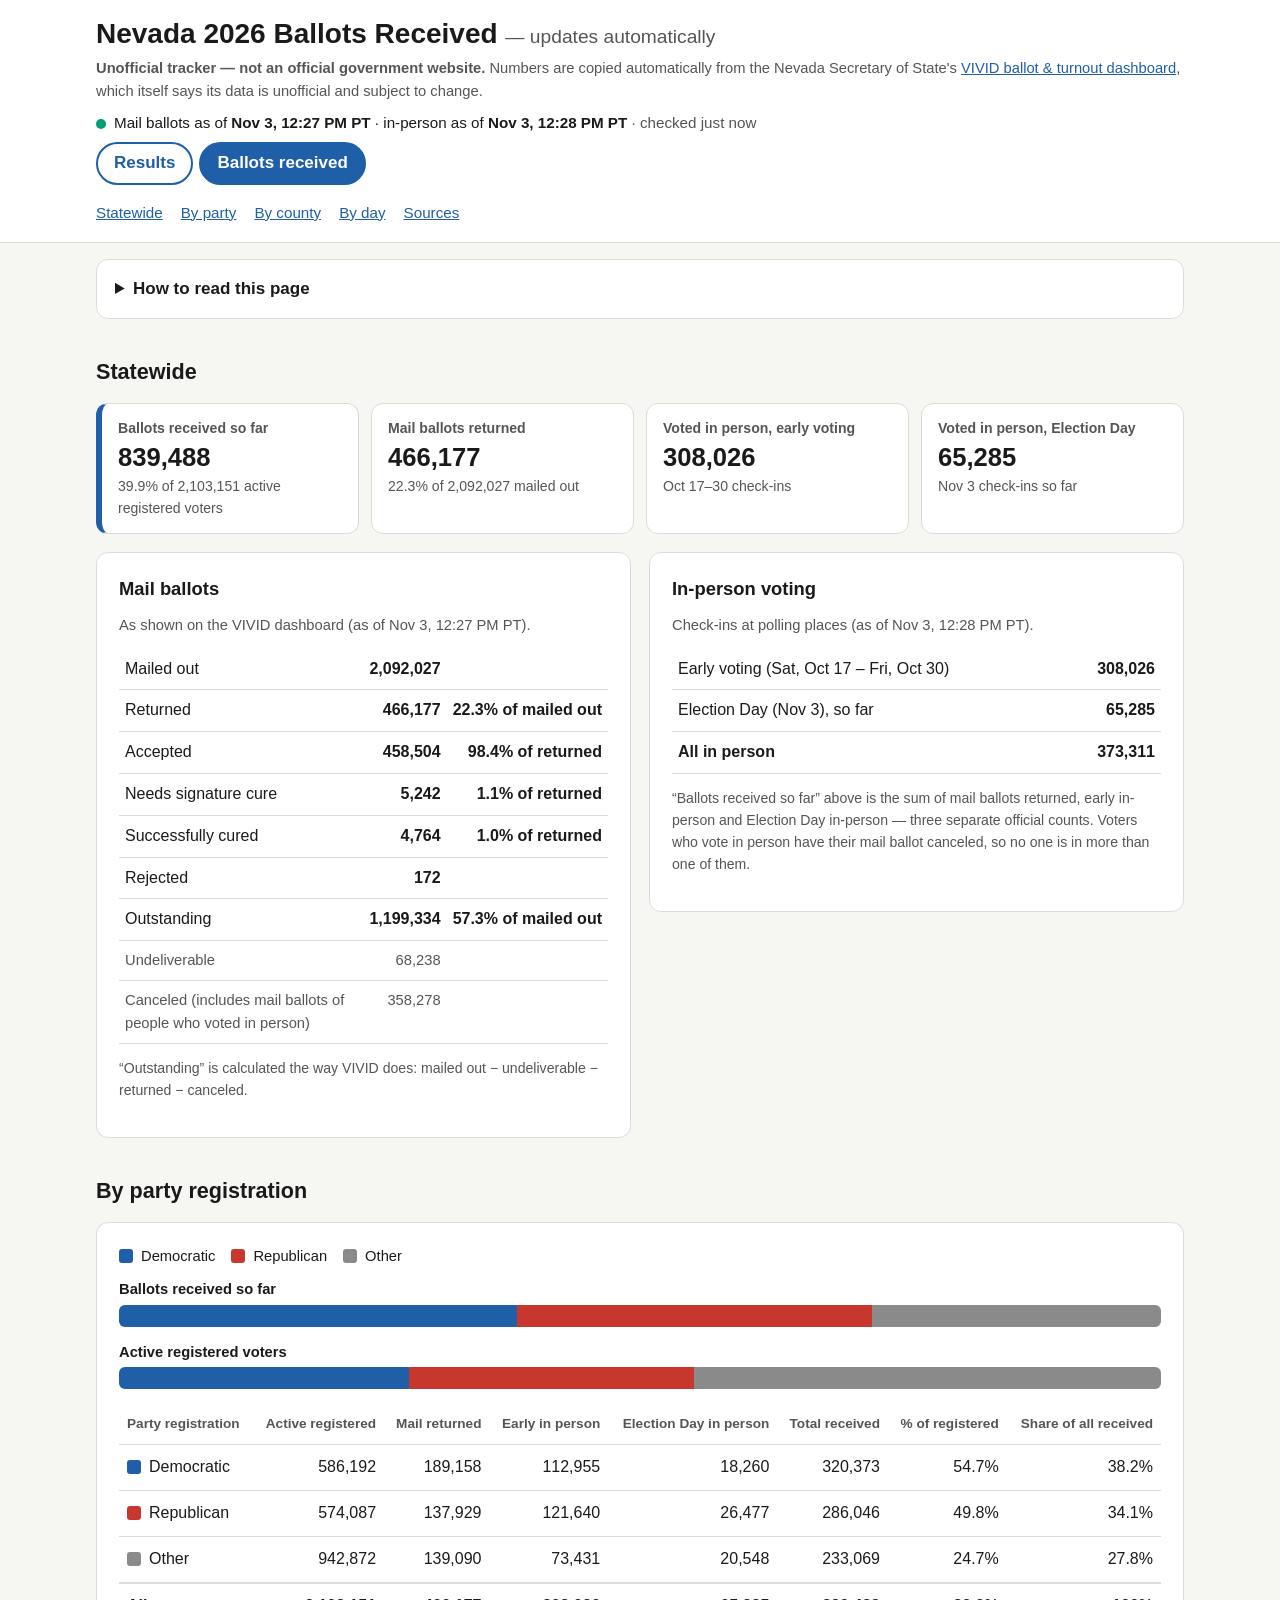
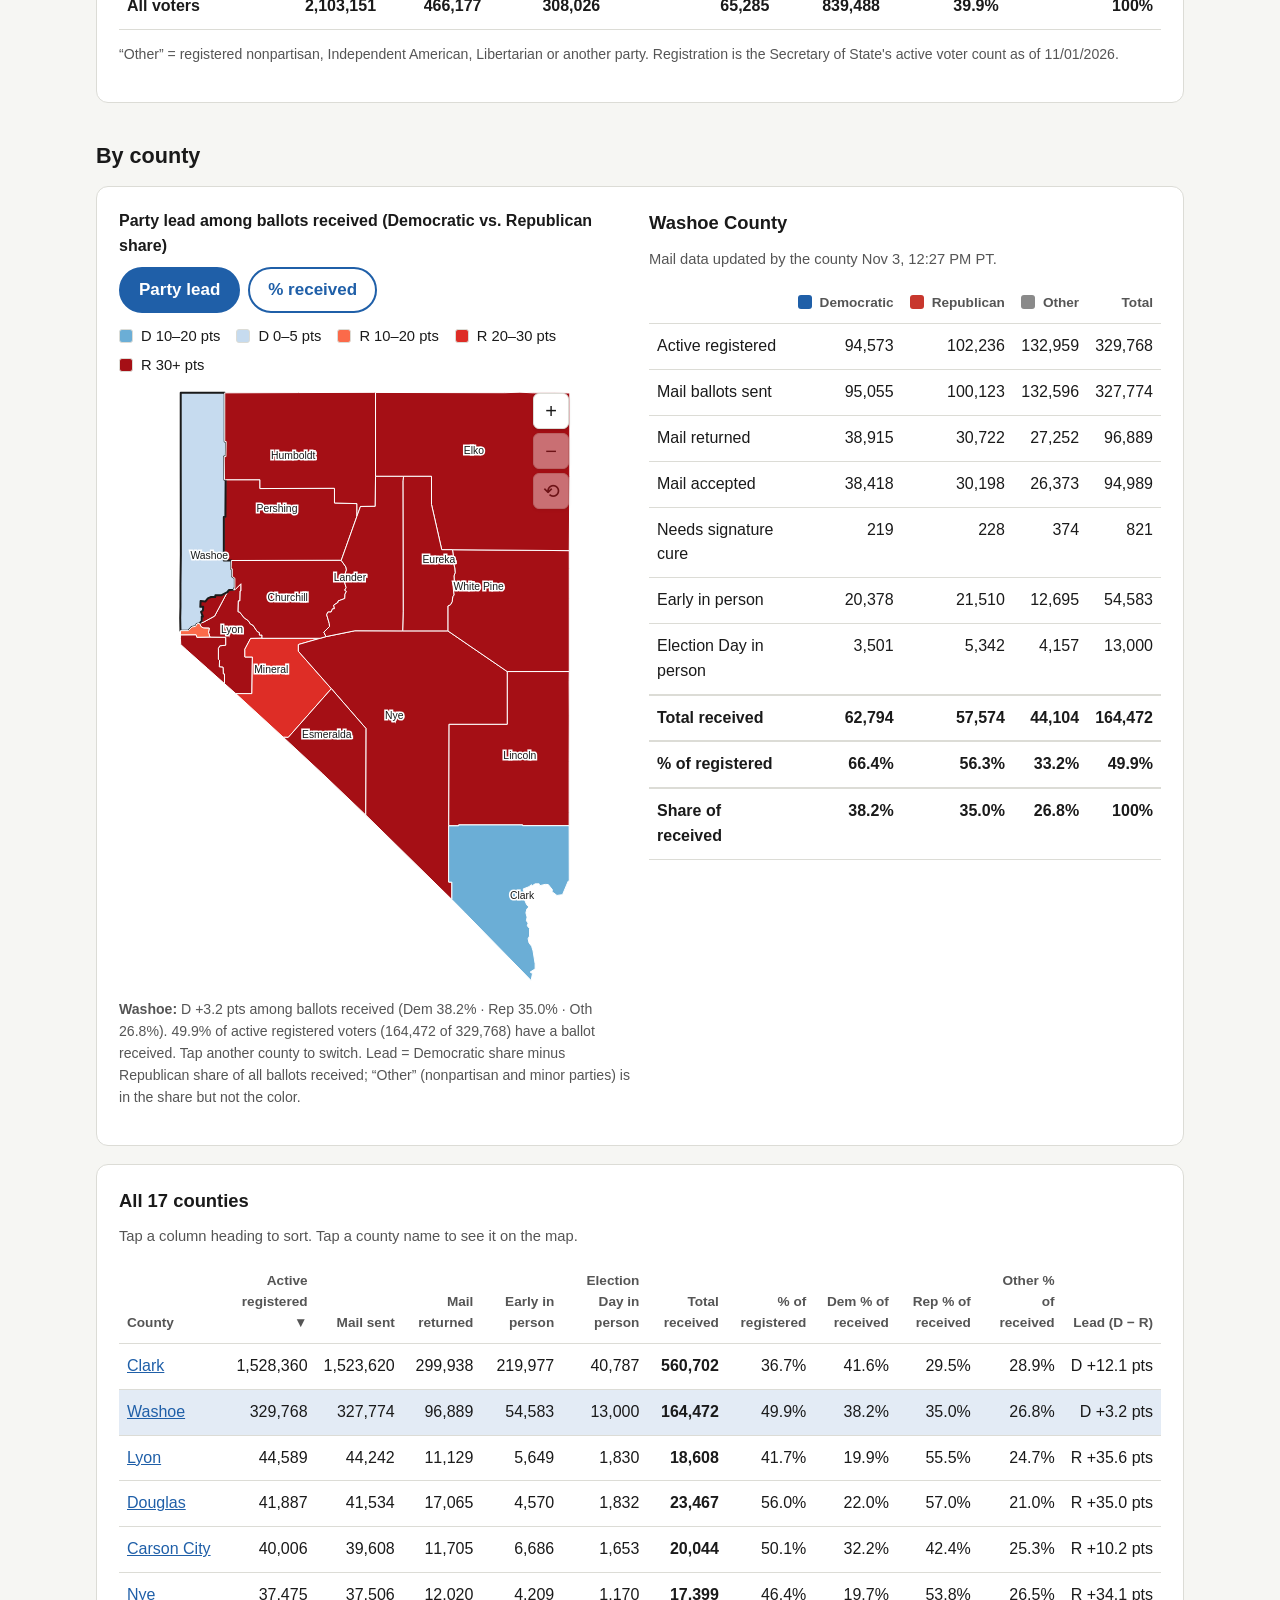
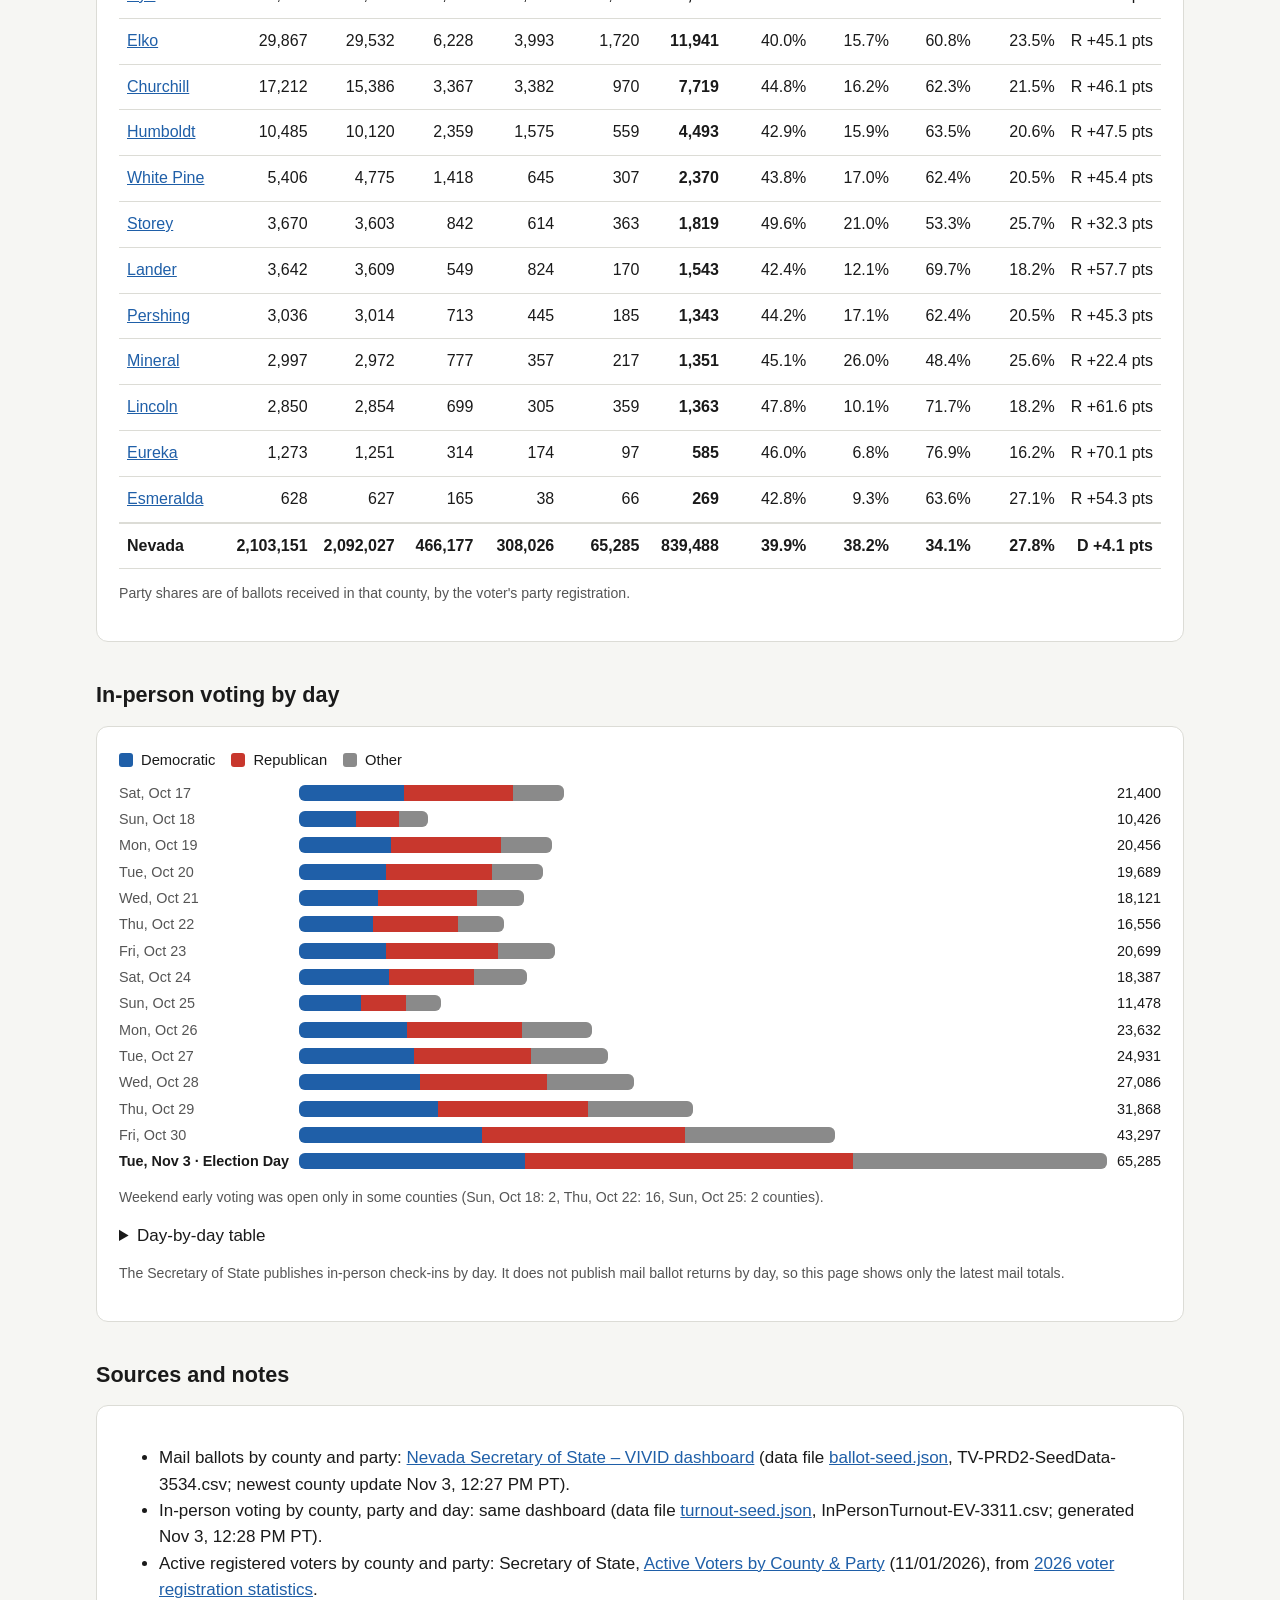
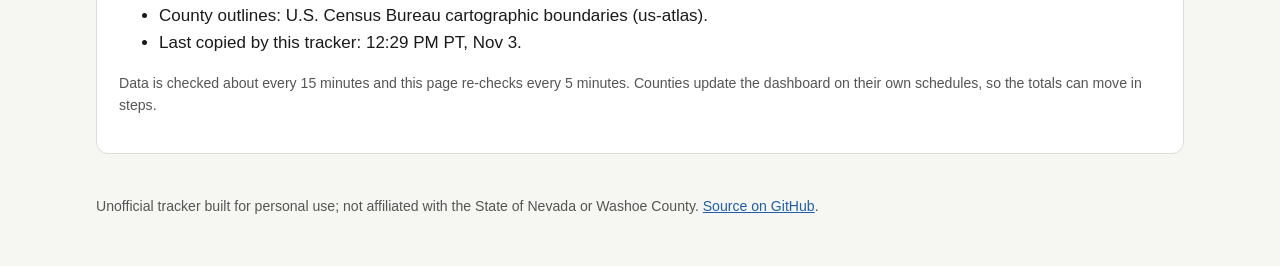
==== commit 062c3cd2: "Ballots map: color counties by party lead (D minus R share of ballots received, diverging blue/red b" ====
--- a/ballots.html
+++ b/ballots.html
@@ -17,7 +17,7 @@
     <p class="disclaimer"><strong>Unofficial tracker — not an official government website.</strong> Numbers are copied automatically from the
       Nevada Secretary of State's <a href="https://www.nvsos.gov/vivid/" rel="noopener">VIVID ballot &amp; turnout dashboard</a>, which itself says its data is unofficial and subject to change.</p>
     <p id="status" class="status" role="status" aria-live="polite">Loading ballot numbers…</p>
-    <nav class="pages" aria-label="Site pages"><a href="./">Results</a><a href="ballots.html" aria-current="page">Ballots received</a></nav>
+    <nav class="pages" aria-label="Site pages"><a href="index.html">Results</a><a href="ballots.html" aria-current="page">Ballots received</a></nav>
     <nav class="toc" aria-label="Jump to section">
       <a href="#summary">Statewide</a><a href="#party">By party</a><a href="#county">By county</a><a href="#daily">By day</a><a href="#bsources">Sources</a>
     </nav>
@@ -57,7 +57,8 @@
     <div class="card">
       <div class="grid2 bgrid">
         <div class="mapcard">
-          <h4>Share of active registered voters whose ballot has been received</h4>
+          <h4 id="mapTitle">Party lead among ballots received (Democratic vs. Republican share)</h4>
+          <div class="groups" id="mapMode" role="group" aria-label="Map coloring"></div>
           <div id="legend" class="legend" aria-label="Map legend"></div>
           <div id="map"></div>
           <p class="note" id="mapNote"></p>
@@ -91,6 +92,6 @@
 </main>
 <footer class="wrap foot">Unofficial tracker built for personal use; not affiliated with the State of Nevada or Washoe County. <a href="https://github.com/danieltheprompter/nv-election-2026">Source on GitHub</a>.</footer>
 <script src="zoom.js?v=ballots1"></script>
-<script src="ballots.js?v=ballots1"></script>
+<script src="ballots.js?v=party1"></script>
 </body>
 </html>
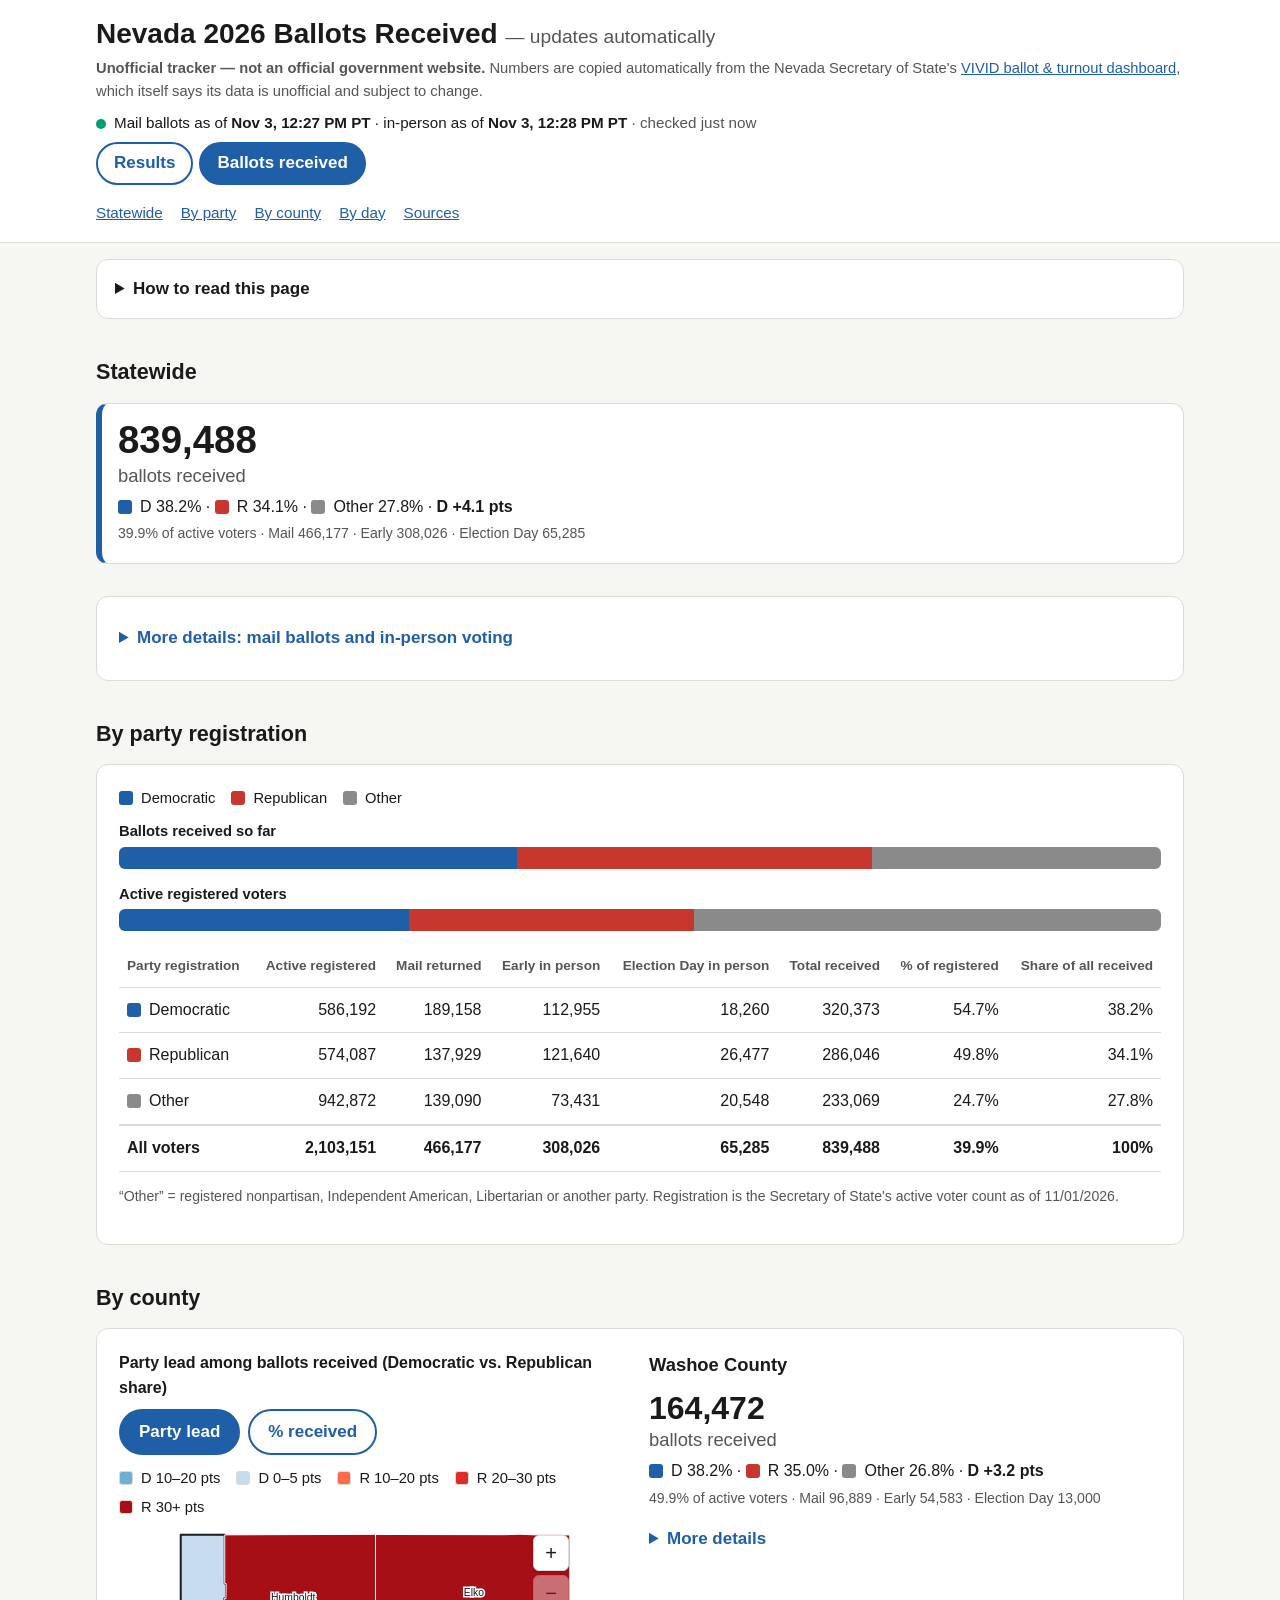
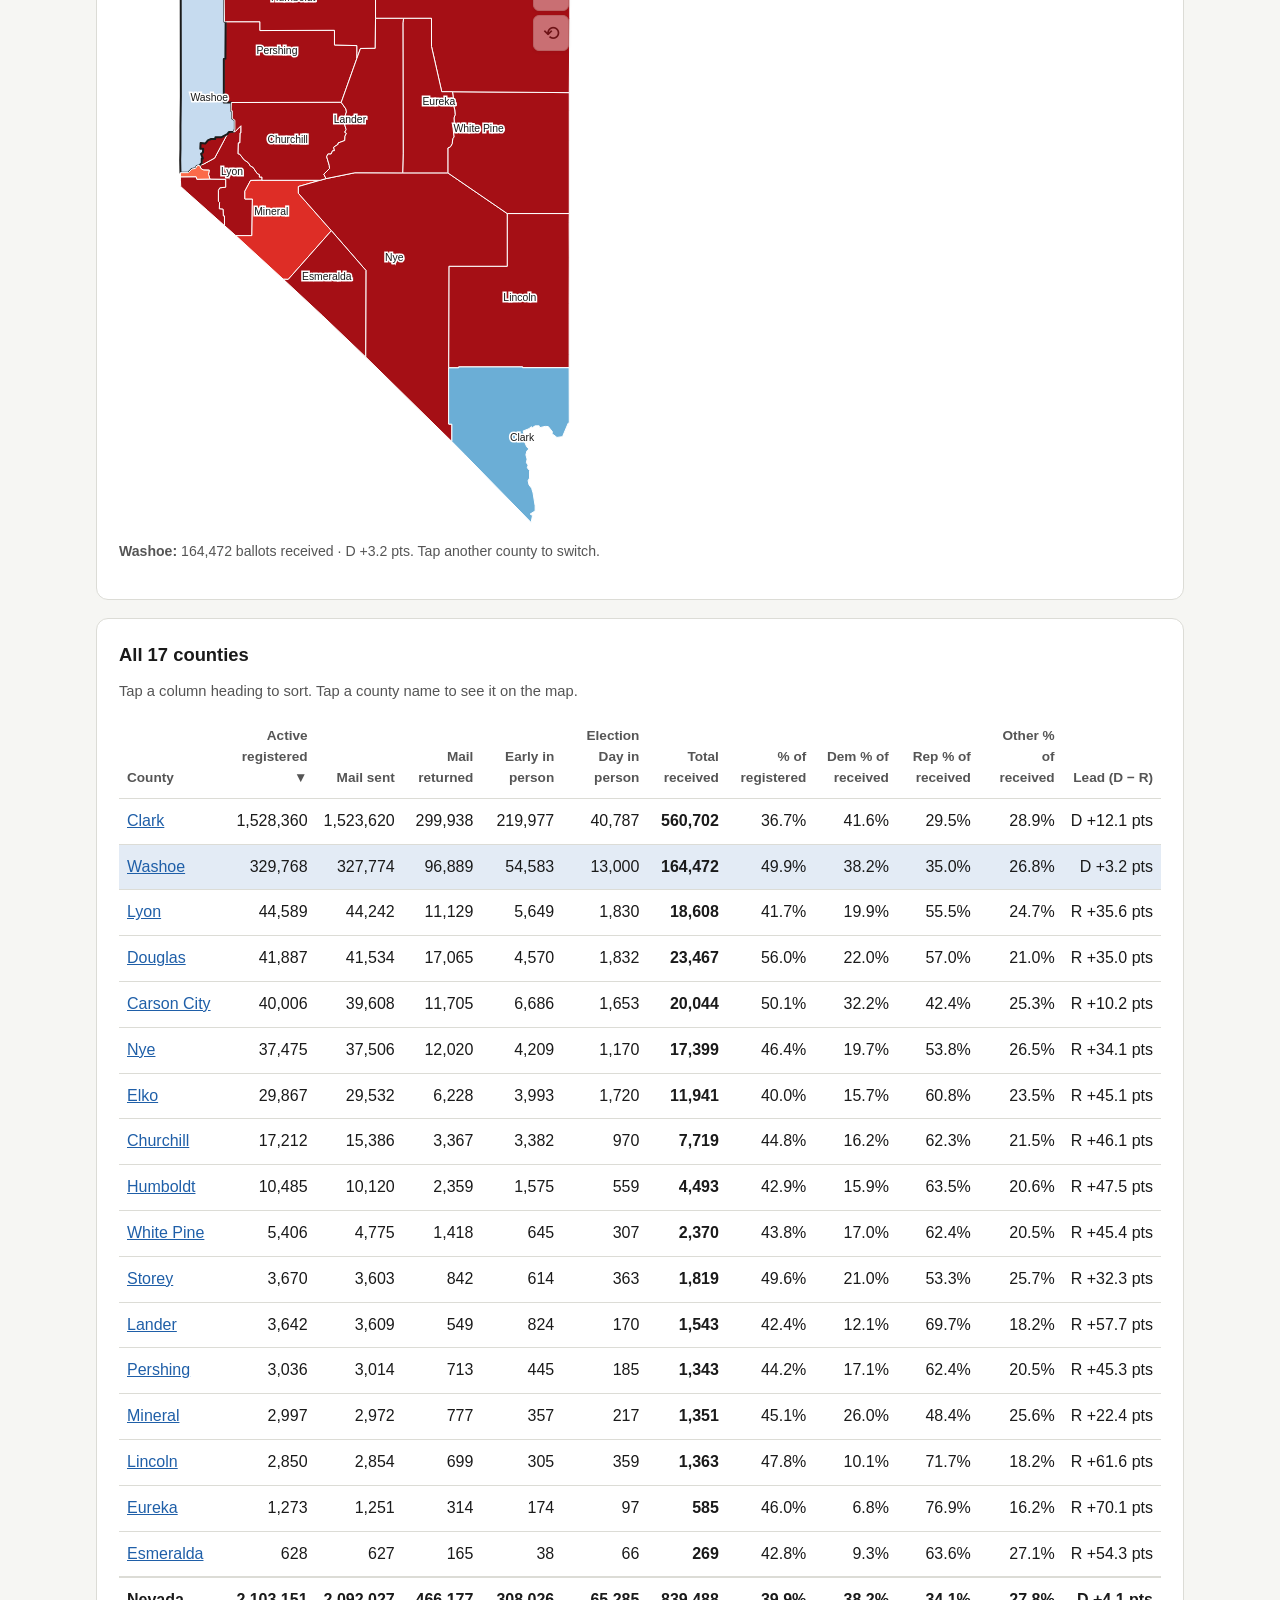
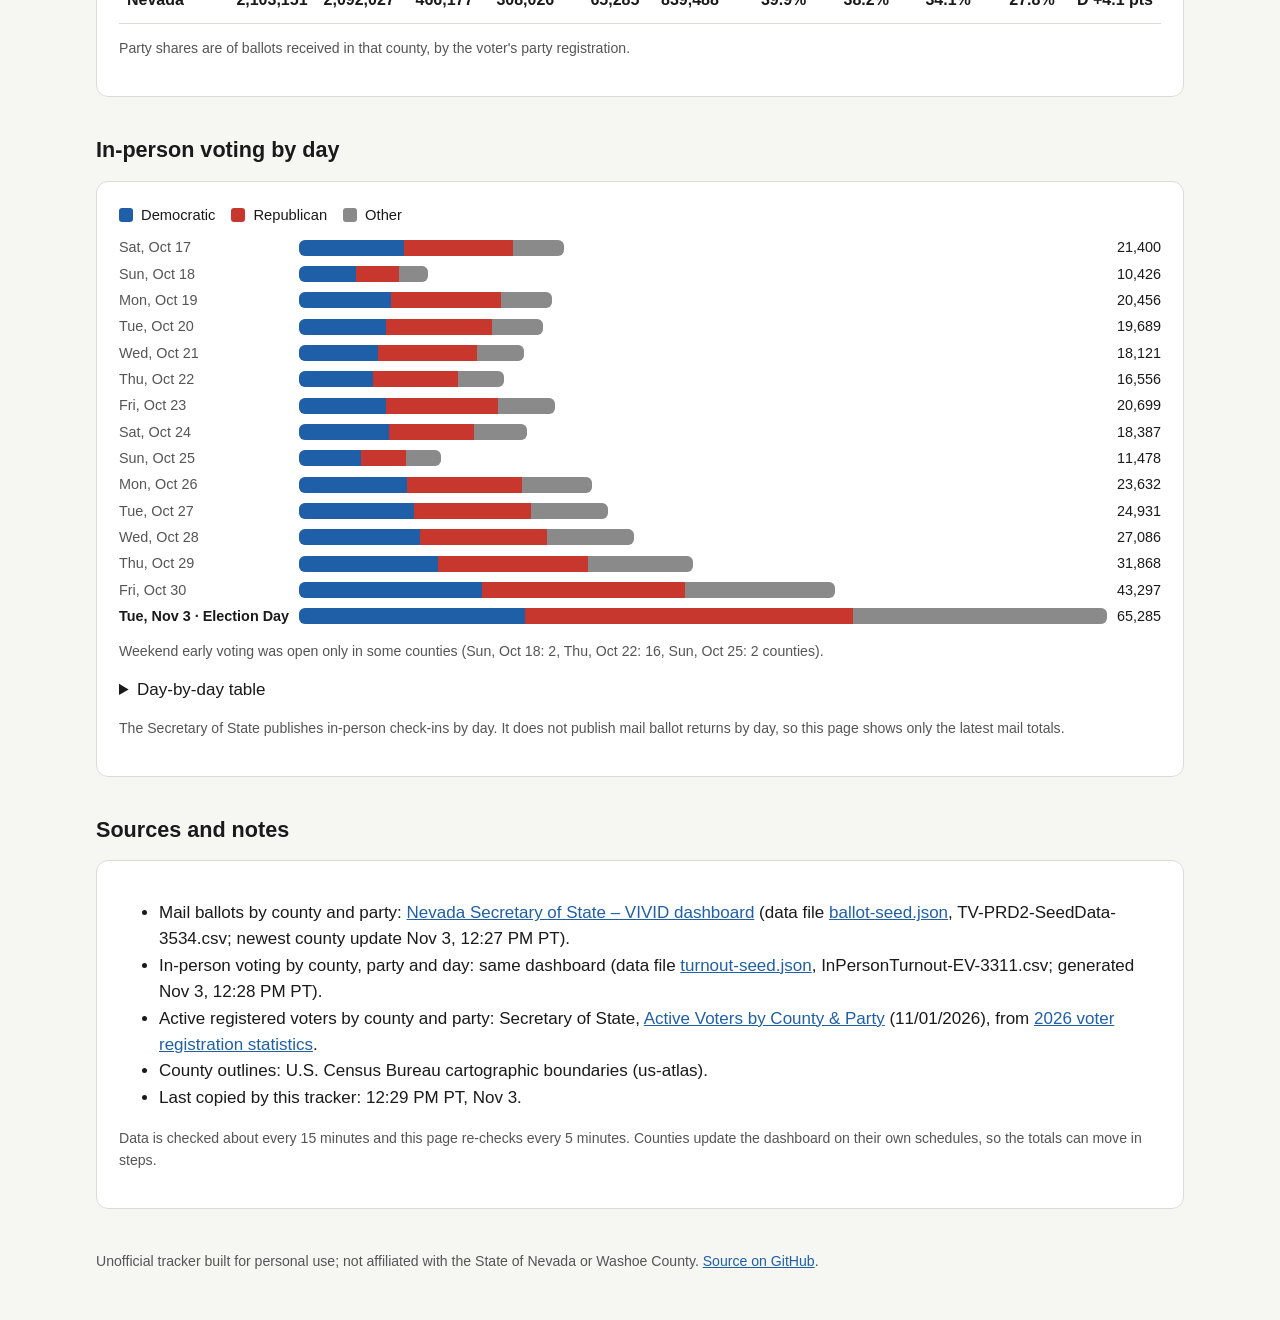
==== commit c1236525: "Ballots page: lead with total ballots received (big number, party split + lead, then % of active vot" ====
--- a/ballots.html
+++ b/ballots.html
@@ -6,7 +6,7 @@
 <title>Nevada 2026 — Ballots received by party and county (unofficial)</title>
 <meta name="description" content="Unofficial, independent view of how many Nevada ballots have been received for the Nov 3, 2026 general election, by party, county and voting method, copied from the Nevada Secretary of State's VIVID dashboard. Updates automatically.">
 <meta name="color-scheme" content="light dark">
-<link rel="stylesheet" href="style.css?v=ballots2">
+<link rel="stylesheet" href="style.css?v=simple1">
 <link rel="icon" href="data:image/svg+xml,%3Csvg xmlns=%22http://www.w3.org/2000/svg%22 viewBox=%220 0 16 16%22%3E%3Crect width=%2216%22 height=%2216%22 rx=%223%22 fill=%22%231f5fa8%22/%3E%3C/svg%3E">
 </head>
 <body>
@@ -30,6 +30,7 @@
       <li>Nevada mails a ballot to every active registered voter. Voters can mail it back or drop it off, vote in person during early voting (Oct 17–30), or vote in person on Election Day (Nov 3).</li>
       <li><strong>Mail ballots returned</strong> counts mail ballots counties have received back. <strong>In person</strong> counts people who checked in to vote at a polling place. When someone votes in person, their mail ballot is canceled, so the same voter is not counted twice.</li>
       <li><strong>Party</strong> is the voter's party registration, not how they voted. “Other” is everyone not registered as a Democrat or Republican (nonpartisan, Independent American, Libertarian and smaller parties), grouped the same way the Secretary of State does.</li>
+      <li><strong>Party lead</strong> (map colors, “D +3.2 pts”) = Democratic share minus Republican share of all ballots received. “Other” is part of the total but not the color.</li>
       <li><strong>% of registered</strong> compares ballots received with the Secretary of State's count of active registered voters (Nov 1, 2026 report).</li>
       <li>Mail ballots postmarked by Nov 3 count if they arrive by Nov 7, so the mail numbers keep growing after Election Day. This page never estimates or projects anything. All times are Pacific Time (PT).</li>
     </ul>
@@ -38,10 +39,13 @@
   <section id="summary" aria-labelledby="h-summary">
     <h2 id="h-summary">Statewide</h2>
     <div id="sumCards" class="stats"></div>
-    <div class="grid2 bgrid">
-      <div class="card" id="mailCard"></div>
-      <div class="card" id="inpCard"></div>
-    </div>
+    <details class="more card">
+      <summary>More details: mail ballots and in-person voting</summary>
+      <div class="grid2 bgrid">
+        <div id="mailCard"></div>
+        <div id="inpCard"></div>
+      </div>
+    </details>
   </section>
 
   <section id="party" aria-labelledby="h-party">
@@ -92,6 +96,6 @@
 </main>
 <footer class="wrap foot">Unofficial tracker built for personal use; not affiliated with the State of Nevada or Washoe County. <a href="https://github.com/danieltheprompter/nv-election-2026">Source on GitHub</a>.</footer>
 <script src="zoom.js?v=ballots1"></script>
-<script src="ballots.js?v=party1"></script>
+<script src="ballots.js?v=simple1"></script>
 </body>
 </html>
--- a/style.css
+++ b/style.css
@@ -139,3 +139,15 @@
 @media (max-width:600px){.kv td:last-child{white-space:normal}}
 td button.cty{white-space:nowrap}
 #countyTable th{white-space:normal;vertical-align:bottom}
+.hero{margin:6px 0 10px}
+.hero p{margin:0 0 4px}
+.hero .hv{font-size:1.15rem;color:var(--mut)}
+.hero .hv strong{display:block;font-size:2rem;line-height:1.15;color:var(--ink,inherit);font-variant-numeric:tabular-nums}
+.hero.big{background:var(--card);border:1px solid var(--line);border-left:6px solid var(--acc);border-radius:12px;padding:14px 16px;margin:0 0 14px}
+.hero.big .hv strong{font-size:2.4rem}
+.hero .hp{font-size:1rem}
+.hero .hp>span{white-space:nowrap}
+.hero .hx{font-size:.88rem;color:var(--mut)}
+details.more{margin:8px 0 16px}
+details.more>summary{cursor:pointer;font-weight:600;padding:6px 0;color:var(--acc)}
+.hero .hp strong,.hero .hx>span{white-space:nowrap}
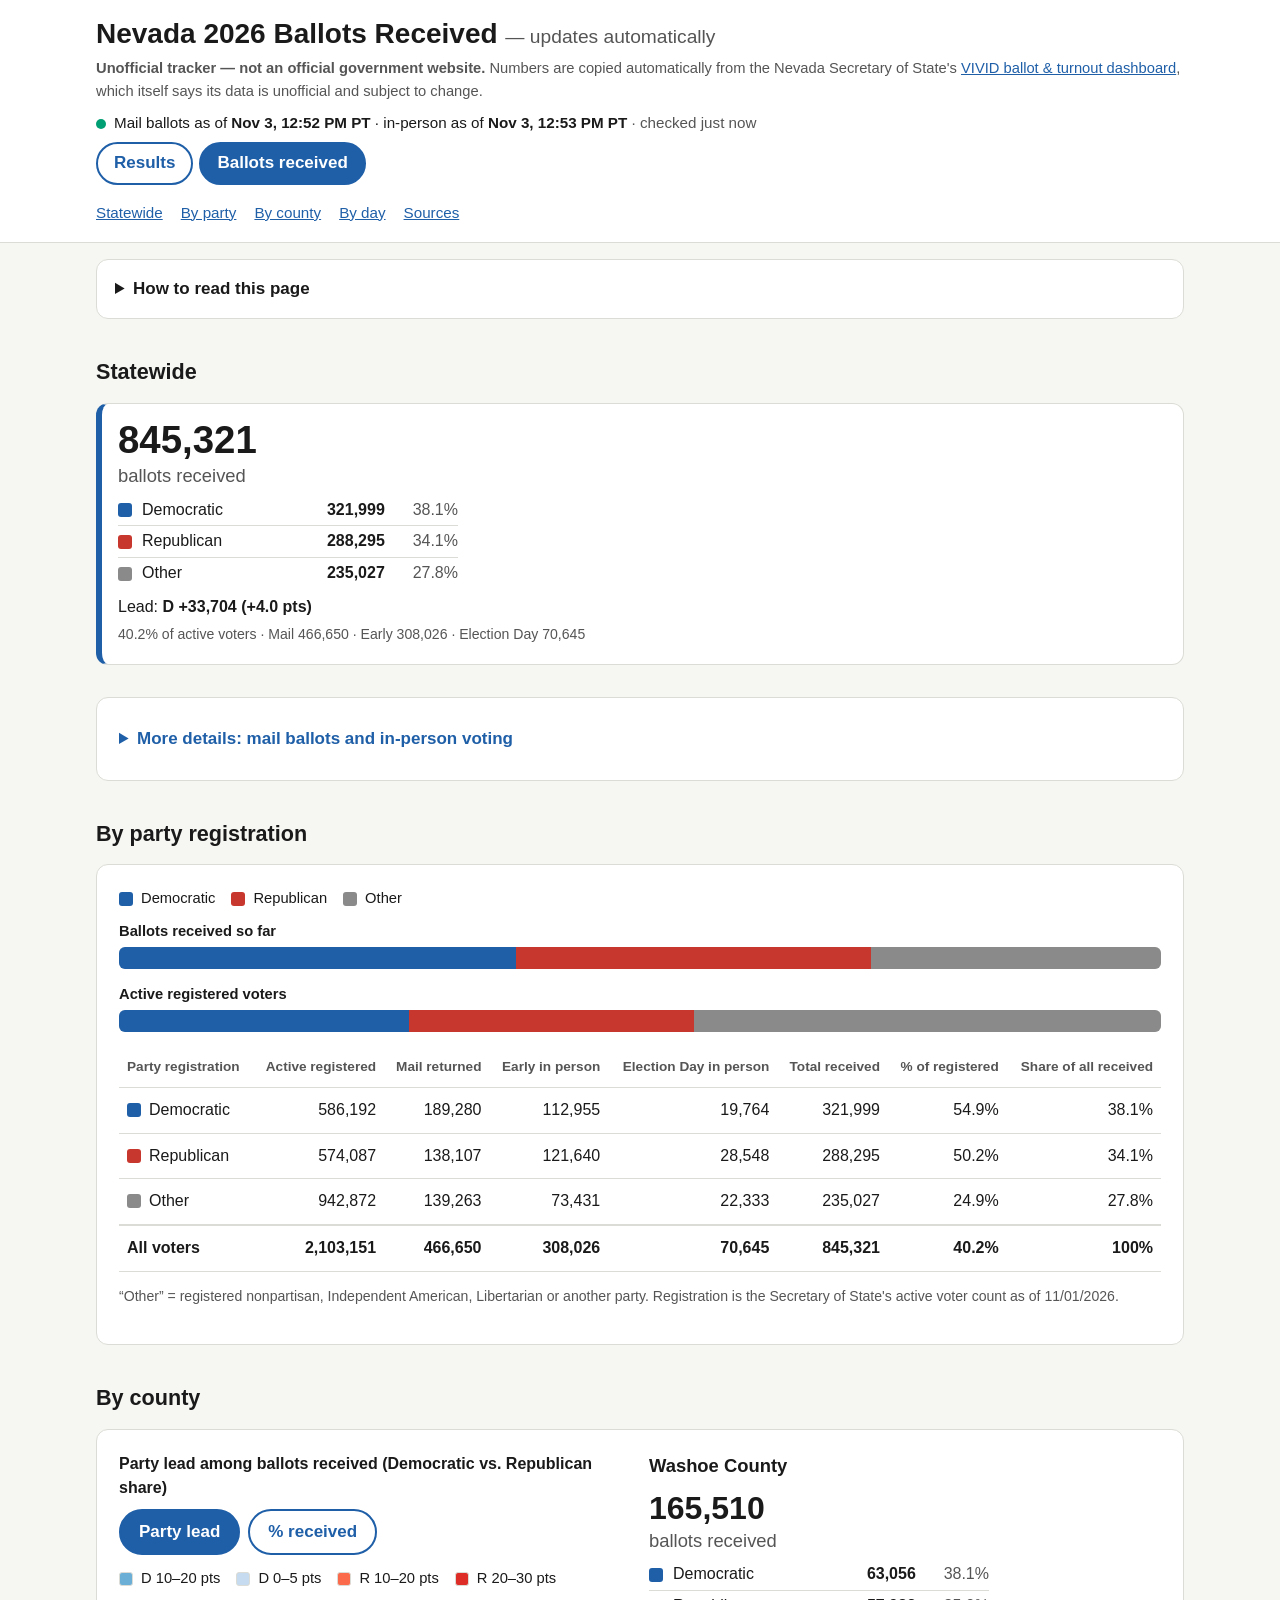
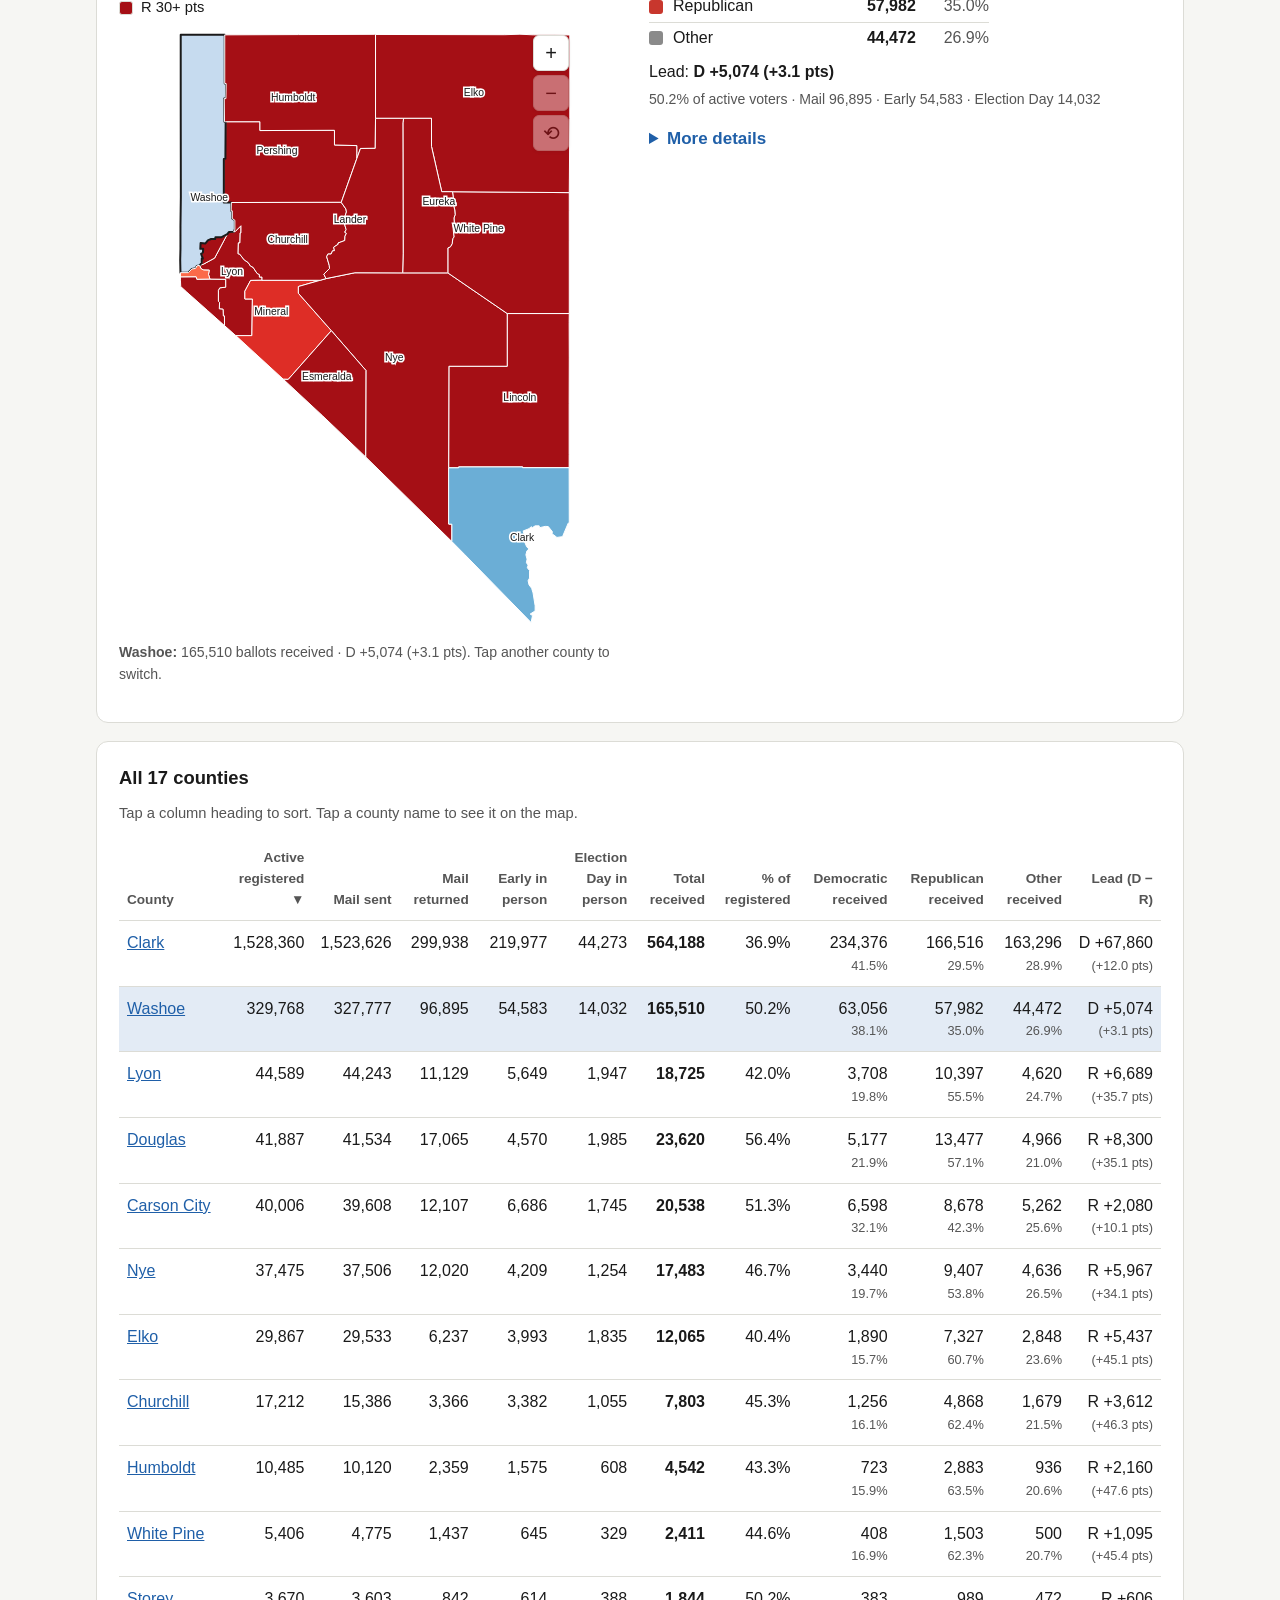
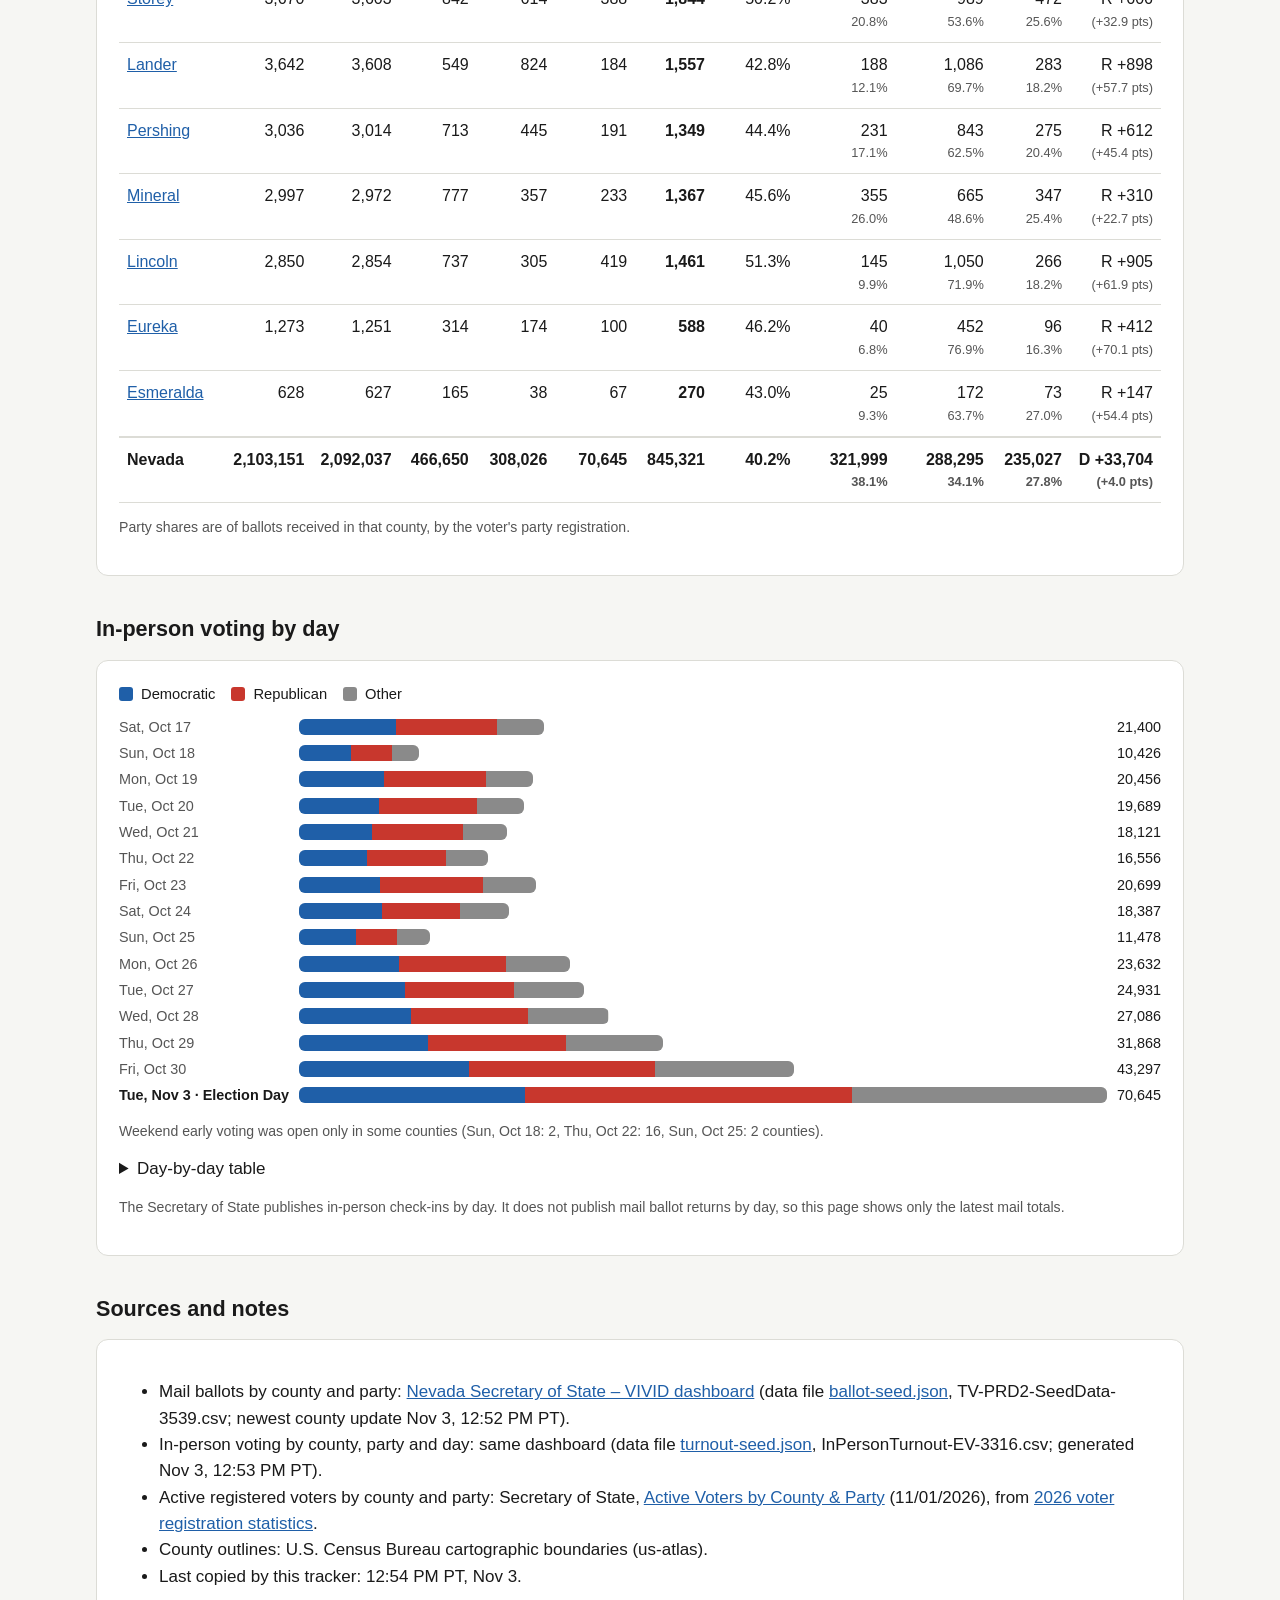
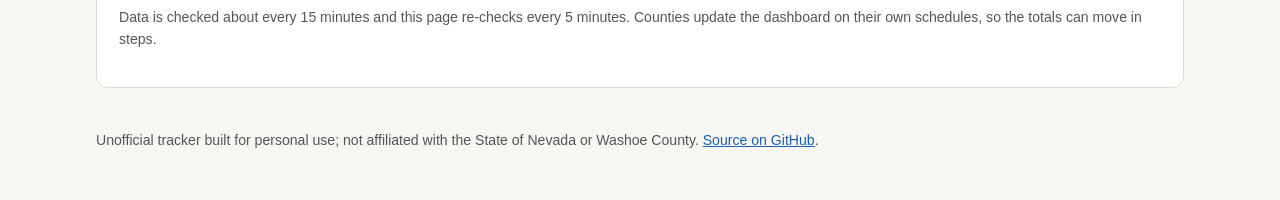
==== commit 9ef03de3: "Ballots page: show official per-party counts with percentages (headline mini list, lead as count + p" ====
--- a/ballots.html
+++ b/ballots.html
@@ -6,7 +6,7 @@
 <title>Nevada 2026 — Ballots received by party and county (unofficial)</title>
 <meta name="description" content="Unofficial, independent view of how many Nevada ballots have been received for the Nov 3, 2026 general election, by party, county and voting method, copied from the Nevada Secretary of State's VIVID dashboard. Updates automatically.">
 <meta name="color-scheme" content="light dark">
-<link rel="stylesheet" href="style.css?v=simple1">
+<link rel="stylesheet" href="style.css?v=counts1">
 <link rel="icon" href="data:image/svg+xml,%3Csvg xmlns=%22http://www.w3.org/2000/svg%22 viewBox=%220 0 16 16%22%3E%3Crect width=%2216%22 height=%2216%22 rx=%223%22 fill=%22%231f5fa8%22/%3E%3C/svg%3E">
 </head>
 <body>
@@ -96,6 +96,6 @@
 </main>
 <footer class="wrap foot">Unofficial tracker built for personal use; not affiliated with the State of Nevada or Washoe County. <a href="https://github.com/danieltheprompter/nv-election-2026">Source on GitHub</a>.</footer>
 <script src="zoom.js?v=ballots1"></script>
-<script src="ballots.js?v=simple1"></script>
+<script src="ballots.js?v=counts1"></script>
 </body>
 </html>
--- a/style.css
+++ b/style.css
@@ -151,3 +151,12 @@
 details.more{margin:8px 0 16px}
 details.more>summary{cursor:pointer;font-weight:600;padding:6px 0;color:var(--acc)}
 .hero .hp strong,.hero .hx>span{white-space:nowrap}
+.hero ul.hp{list-style:none;margin:4px 0 6px;padding:0;max-width:340px}
+.hero ul.hp li{display:grid;grid-template-columns:18px 1fr auto 4.2em;align-items:center;gap:6px;padding:3px 0;border-bottom:1px solid var(--line)}
+.hero ul.hp li:last-child{border-bottom:0}
+.hero ul.hp .sw{margin:0}
+.hero ul.hp strong{font-variant-numeric:tabular-nums;text-align:right}
+.hero ul.hp .pp{color:var(--mut);text-align:right;font-variant-numeric:tabular-nums}
+.hero .hl{font-size:1rem}
+.hero .hl strong{white-space:nowrap}
+td .cp{display:block;font-size:.8rem;color:var(--mut)}
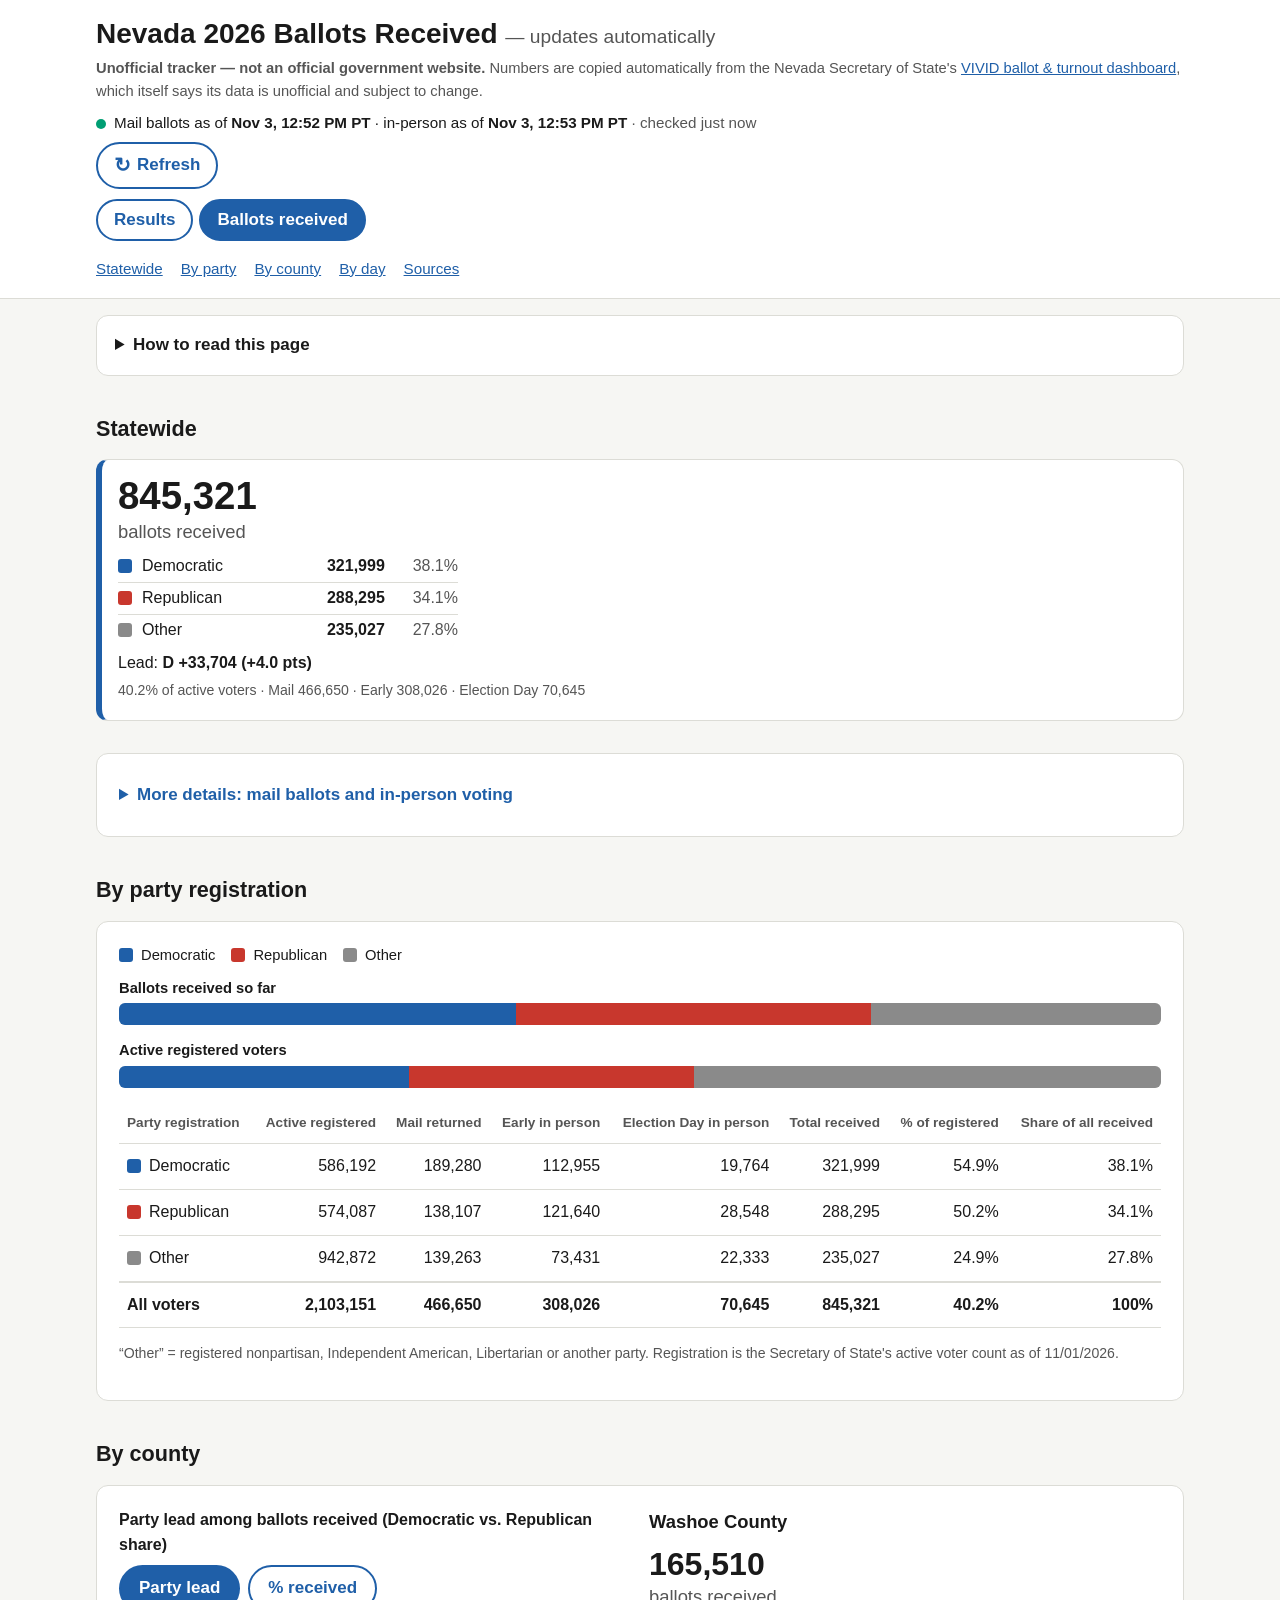
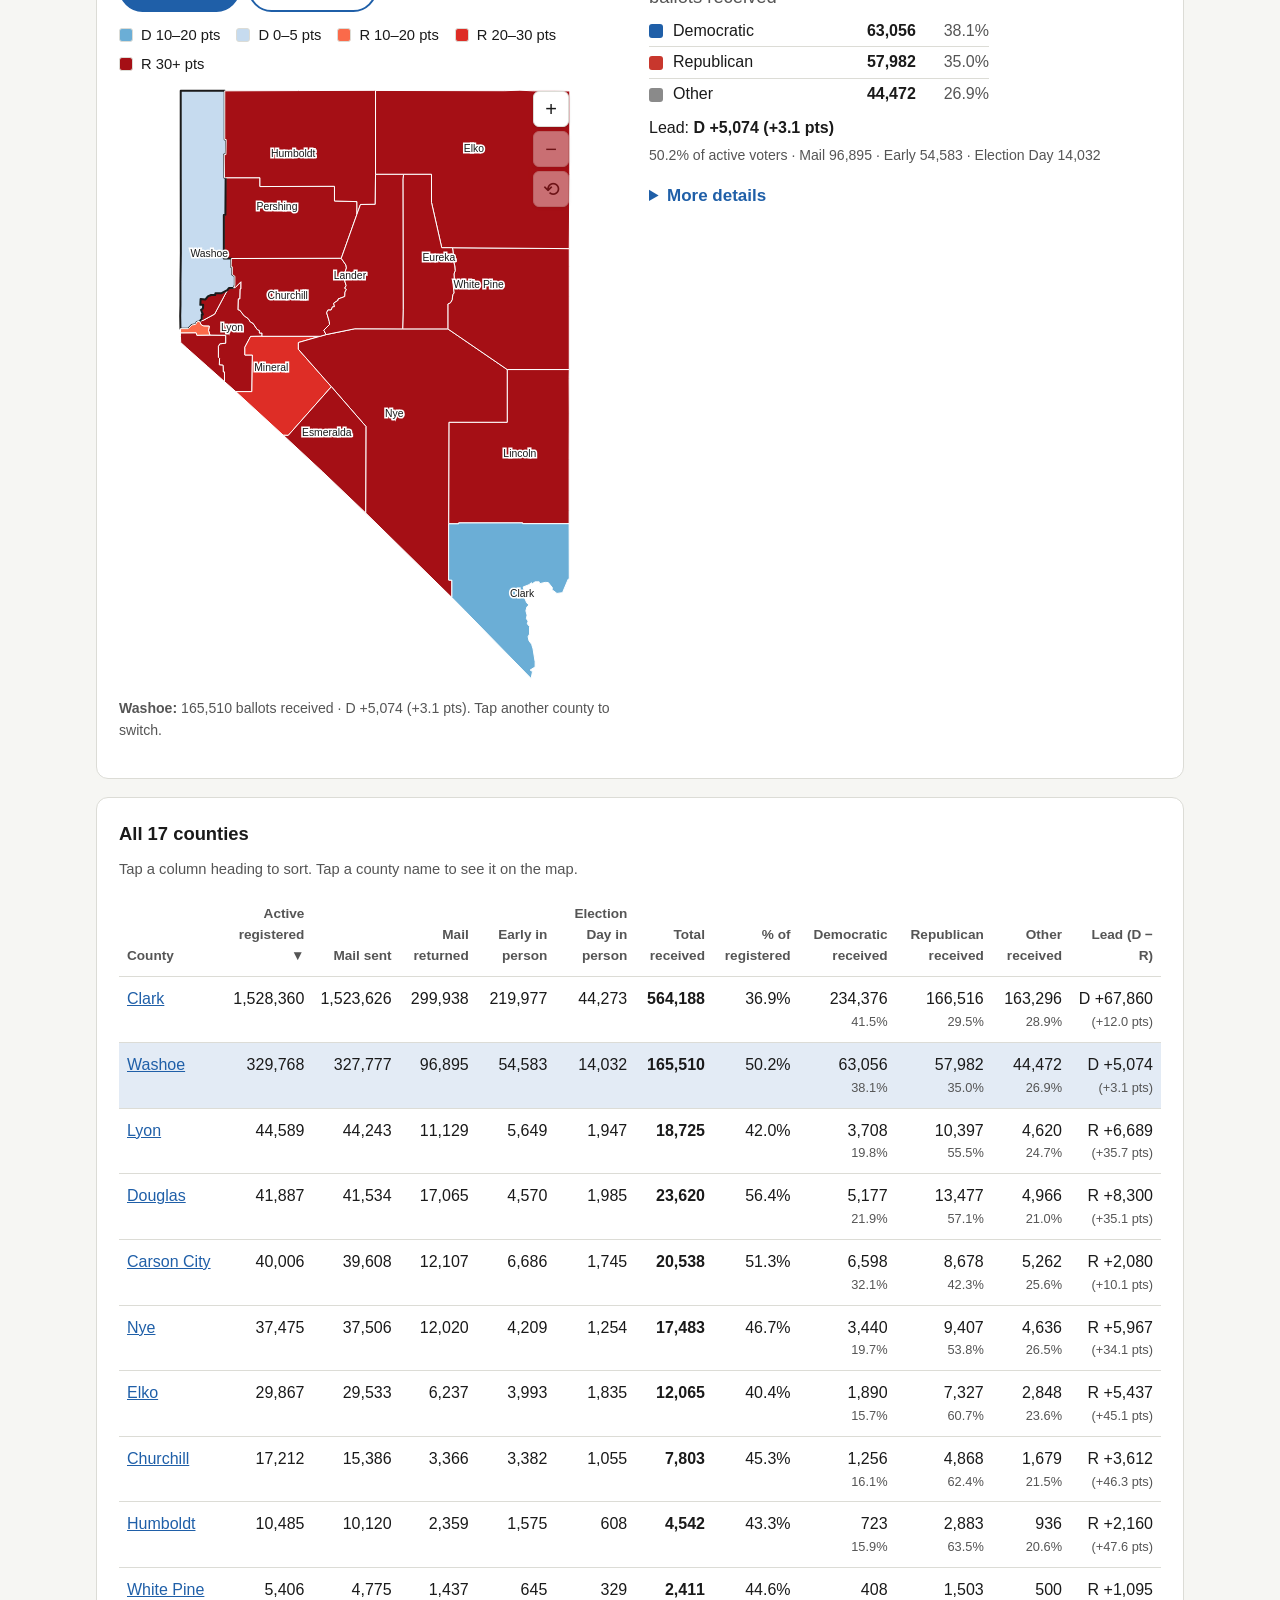
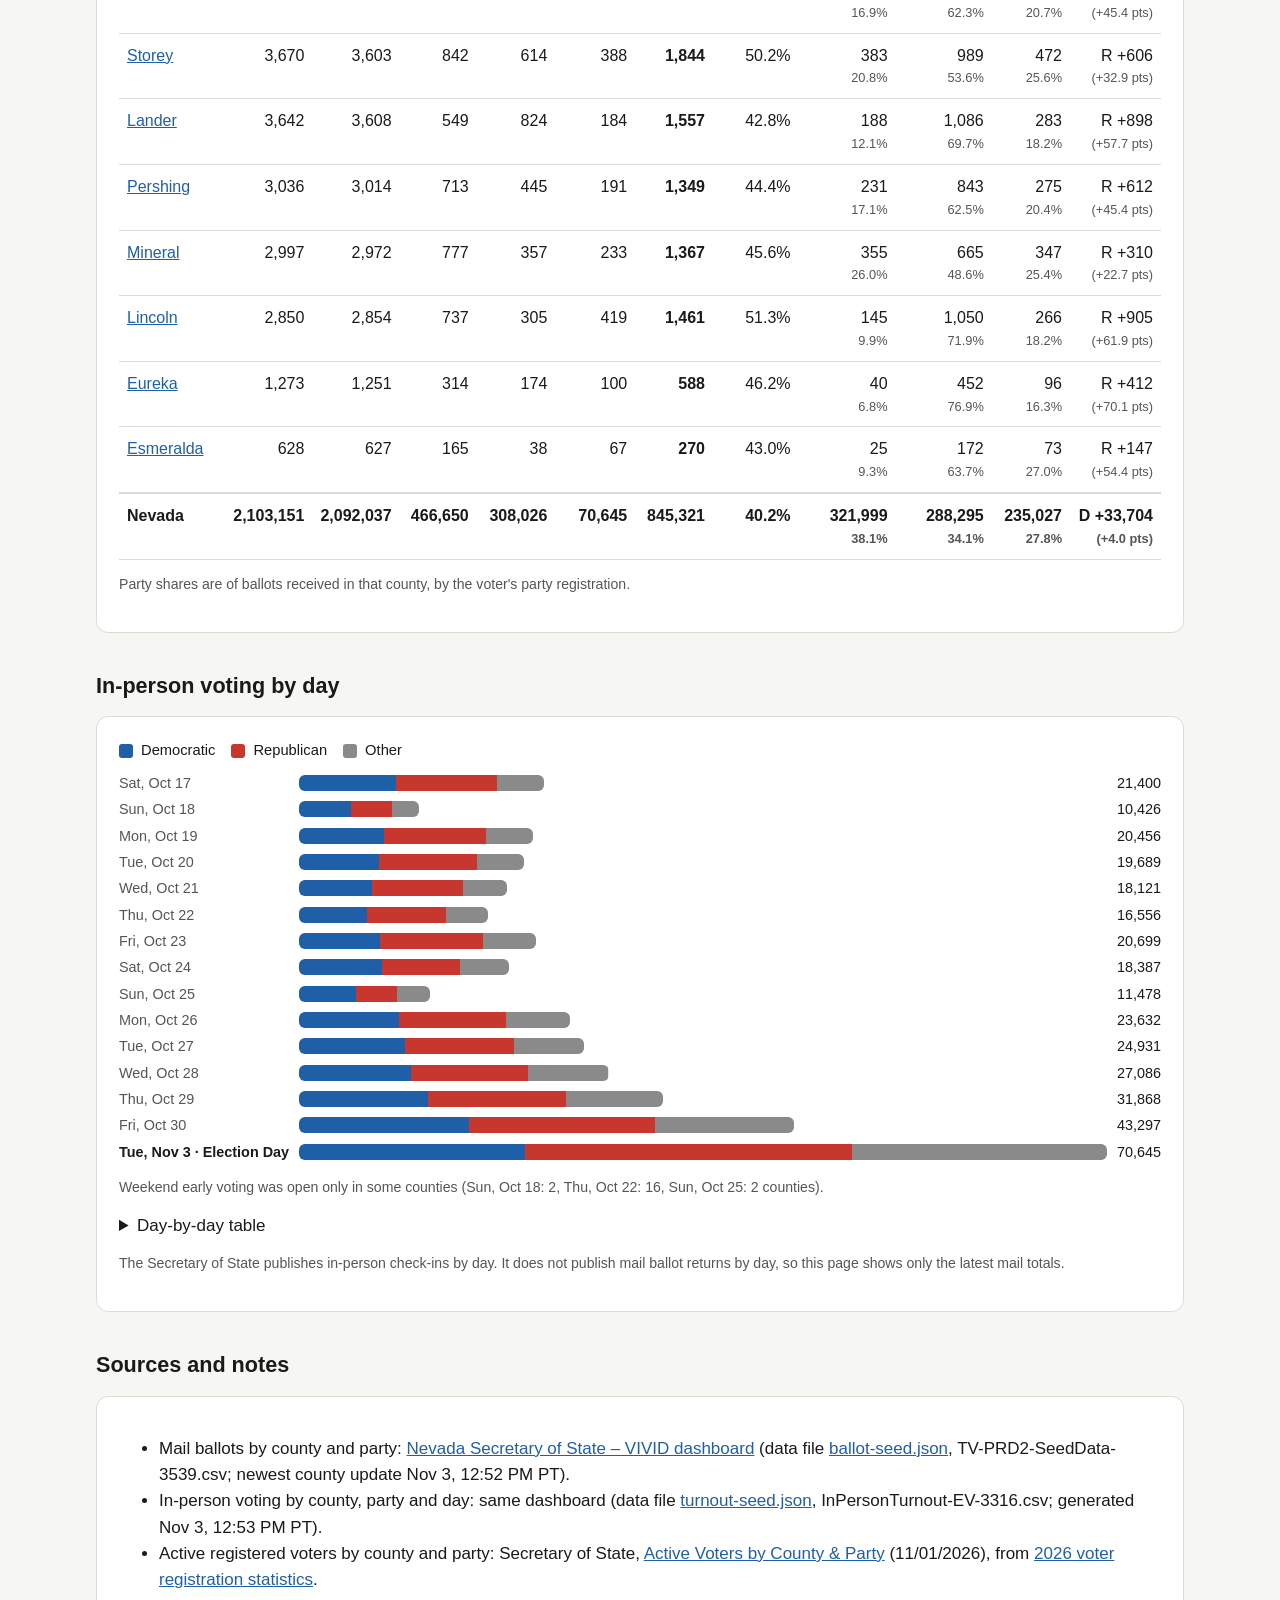
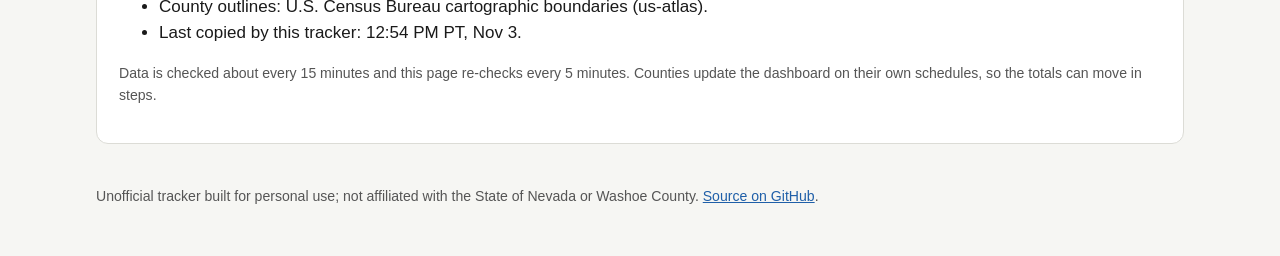
==== commit 5a0aa0cb: "Add manual Refresh button (results + ballots): cache-busted re-fetch of Pages + raw copies, keeps th" ====
--- a/ballots.html
+++ b/ballots.html
@@ -6,7 +6,7 @@
 <title>Nevada 2026 — Ballots received by party and county (unofficial)</title>
 <meta name="description" content="Unofficial, independent view of how many Nevada ballots have been received for the Nov 3, 2026 general election, by party, county and voting method, copied from the Nevada Secretary of State's VIVID dashboard. Updates automatically.">
 <meta name="color-scheme" content="light dark">
-<link rel="stylesheet" href="style.css?v=counts1">
+<link rel="stylesheet" href="style.css?v=refresh1">
 <link rel="icon" href="data:image/svg+xml,%3Csvg xmlns=%22http://www.w3.org/2000/svg%22 viewBox=%220 0 16 16%22%3E%3Crect width=%2216%22 height=%2216%22 rx=%223%22 fill=%22%231f5fa8%22/%3E%3C/svg%3E">
 </head>
 <body>
@@ -17,6 +17,7 @@
     <p class="disclaimer"><strong>Unofficial tracker — not an official government website.</strong> Numbers are copied automatically from the
       Nevada Secretary of State's <a href="https://www.nvsos.gov/vivid/" rel="noopener">VIVID ballot &amp; turnout dashboard</a>, which itself says its data is unofficial and subject to change.</p>
     <p id="status" class="status" role="status" aria-live="polite">Loading ballot numbers…</p>
+    <div class="refresh"><button id="refreshBtn" type="button" class="rbtn"><span class="ri" aria-hidden="true">&#x21bb;</span> Refresh</button><span id="refreshMsg" class="rmsg" role="status" aria-live="polite"></span></div>
     <nav class="pages" aria-label="Site pages"><a href="index.html">Results</a><a href="ballots.html" aria-current="page">Ballots received</a></nav>
     <nav class="toc" aria-label="Jump to section">
       <a href="#summary">Statewide</a><a href="#party">By party</a><a href="#county">By county</a><a href="#daily">By day</a><a href="#bsources">Sources</a>
@@ -95,7 +96,8 @@
   </section>
 </main>
 <footer class="wrap foot">Unofficial tracker built for personal use; not affiliated with the State of Nevada or Washoe County. <a href="https://github.com/danieltheprompter/nv-election-2026">Source on GitHub</a>.</footer>
+<script src="refresh.js?v=refresh1"></script>
 <script src="zoom.js?v=ballots1"></script>
-<script src="ballots.js?v=counts1"></script>
+<script src="ballots.js?v=refresh1"></script>
 </body>
 </html>
--- a/style.css
+++ b/style.css
@@ -160,3 +160,13 @@
 .hero .hl{font-size:1rem}
 .hero .hl strong{white-space:nowrap}
 td .cp{display:block;font-size:.8rem;color:var(--mut)}
+.refresh{display:flex;flex-wrap:wrap;align-items:center;gap:6px 12px;margin:0 0 10px}
+.rbtn{font:inherit;font-weight:600;display:inline-flex;align-items:center;gap:6px;min-height:44px;min-width:44px;padding:8px 16px;border:2px solid var(--acc);border-radius:999px;background:var(--card);color:var(--acc);cursor:pointer}
+.rbtn:hover{background:color-mix(in srgb,var(--acc) 10%,var(--card))}
+.rbtn:disabled{opacity:.7;cursor:progress}
+.rbtn .ri{display:inline-block;font-size:1.15em;line-height:1}
+.rbtn.busy .ri{animation:nvspin .8s linear infinite}
+@keyframes nvspin{to{transform:rotate(360deg)}}
+@media (prefers-reduced-motion:reduce){.rbtn.busy .ri{animation:none}}
+.rmsg{font-size:.92rem;color:var(--mut)}
+.rmsg.err{color:var(--warn)}
